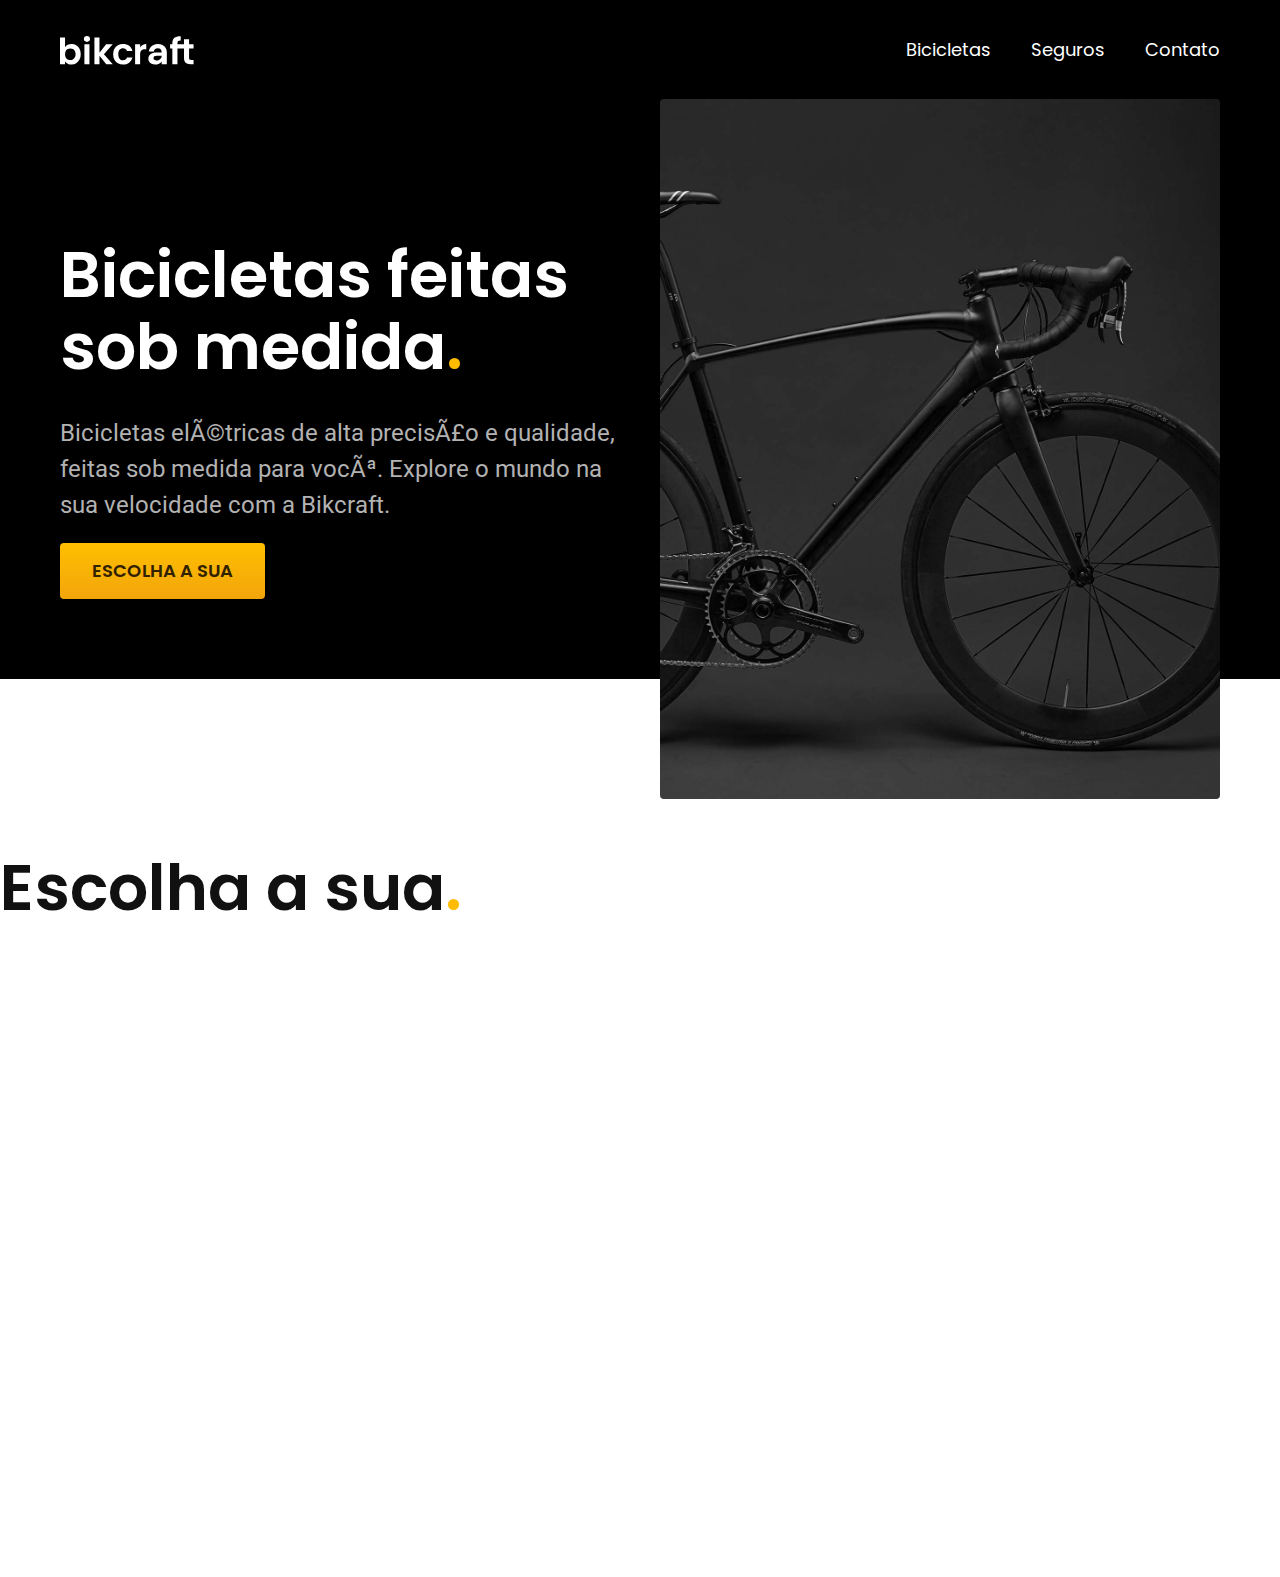
==== index.html @ d2f581af "utilitario" ====
<!DOCTYPE html>

<html lang="pt-br">

<head>
  <meta charset="UFT-8">
  <meta name="viewport" content="width=device-width, initial-scale=1.0">

  <title>Bikcraft - Bicicletas Elétricas</title>
  <meta name="description" content="Bicicletas elétricas de alta precisão e qualidade, feitas sob medida para você. Explore o mundo na sua velocidade com a Bikcraft.">

  <link rel="stylesheet" href="./css/style.css">

  <link rel="preconnect" href="https://fonts.googleapis.com">
  <link rel="preconnect" href="https://fonts.gstatic.com" crossorigin>
  <link href="https://fonts.googleapis.com/css2?family=Poppins:wght@400;600&family=Roboto:wght@400;500&display=swap" rel="stylesheet">
</head>

<body>

  <! ---------------------- HEADER ---------------------->

    <header class="header-bg">

      <div class="header">
        <a href="./"><img src="./img/bikcraft.svg" alt="Logo Bikcraft">
        </a>

        <nav aria aria-label="primaria">
          <ul class="header-menu cor-0">
            <li><a href="./bicicletas.html">Bicicletas</a></li>
            <li><a href="./seguros.html">Seguros</a></li>
            <li><a href="./contato.html">Contato</a></li>
          </ul>
        </nav>

      </div>

    </header>

    <! ---------------------- MAIN ---------------------->

      <main class="introducao-bg">
        <div class="introducao">
          <div class="introducao-conteudo">
            <h1 class="texto-grande cor-0">Bicicletas feitas sob medida<span class="cor-p1">.</span></h1>
            <p class="texto-medio cor-5">Bicicletas elétricas de alta precisão e qualidade, feitas sob medida para você. Explore o mundo na sua velocidade com a Bikcraft.</p>
            <a class="botao" href="./bicicletas.html">Escolha a sua</a>
          </div>

          <div>
            <img src="./img/fotos/introducao.jpg" alt="Bicicleta elétrica preta">
          </div>

        </div>
      </main>

      <h2 class="texto-grande">Escolha a sua<span class="cor-p1">.</span></h2>

</body>

</html>
---- css/style.css ----
@import "./global/global.css";
@import "./utilidades/tipografia.css";
@import "./utilidades/cores.css";

@import "./global/header.css";

/* ---------------------- UTILIDADES ---------------------- */
@import "./utilidades/componentes.css";

/* ---------------------- HOME ---------------------- */
@import "./home/introducao.css";
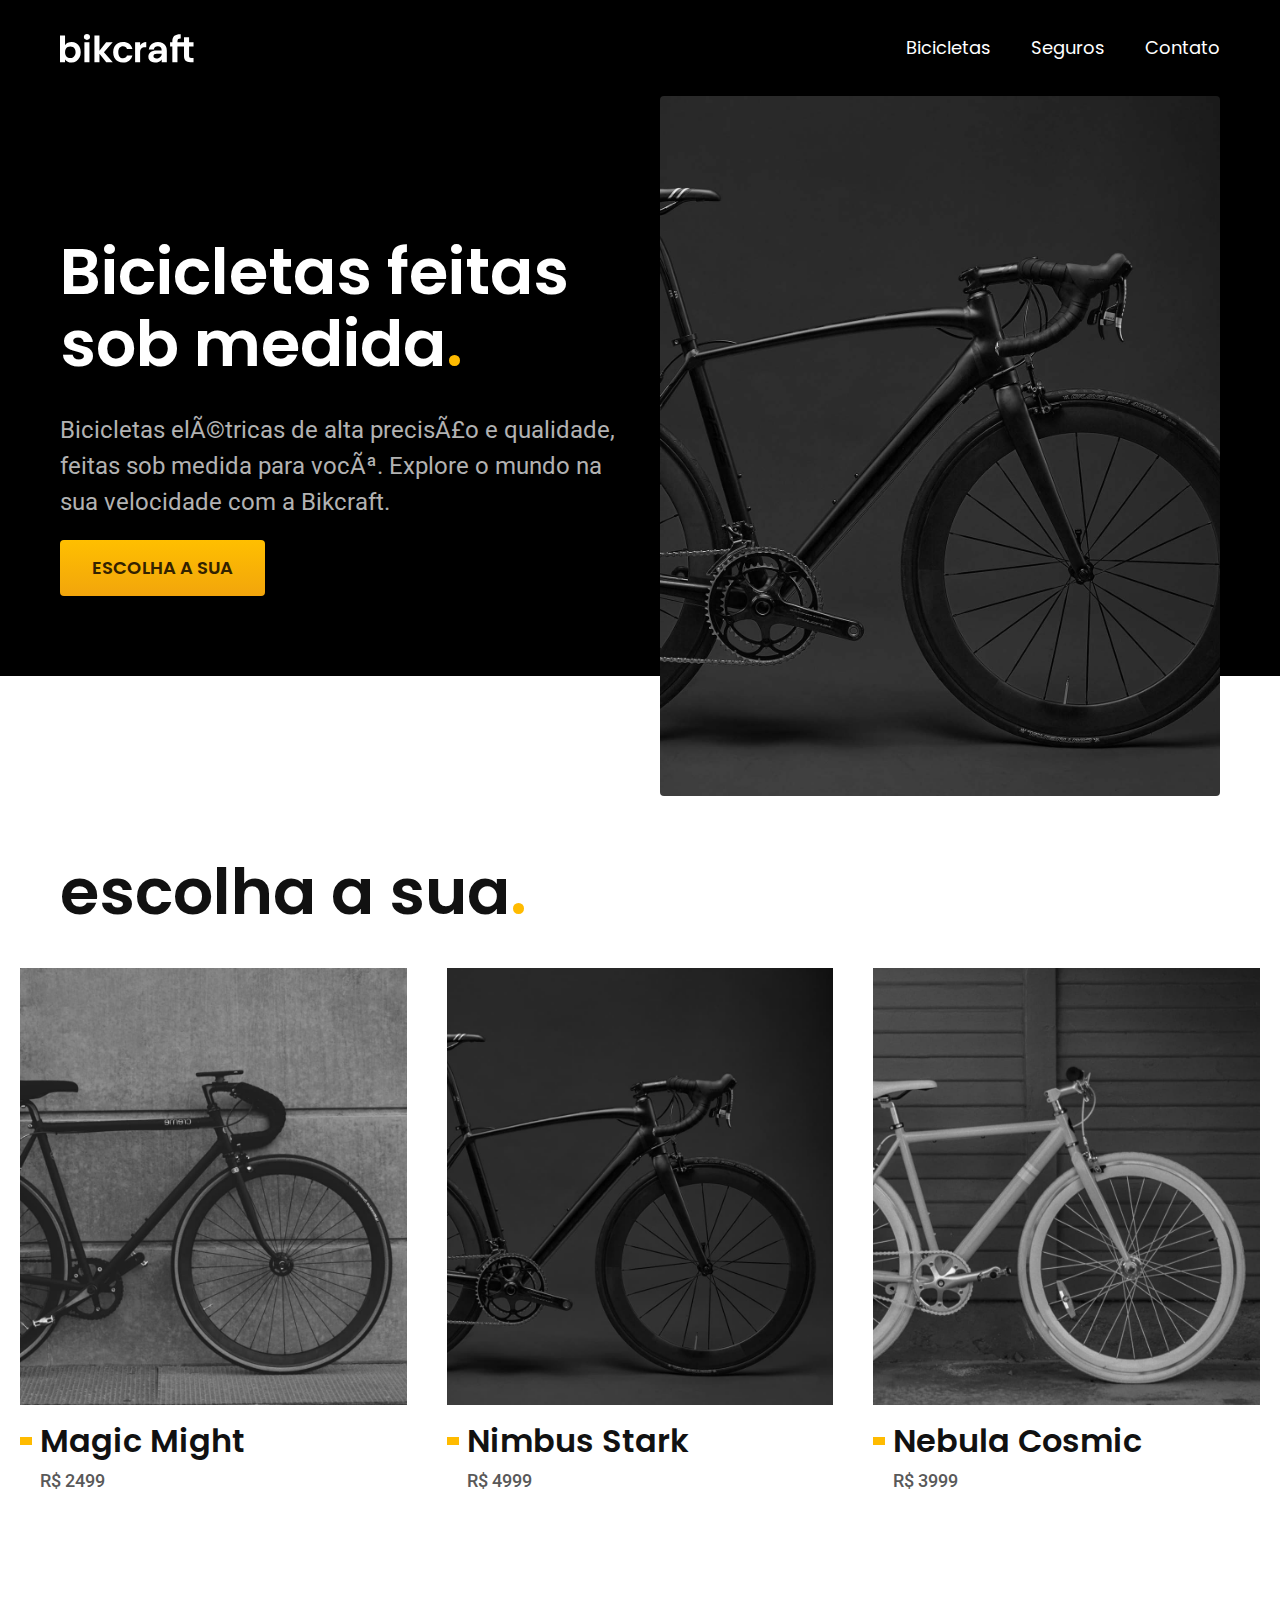
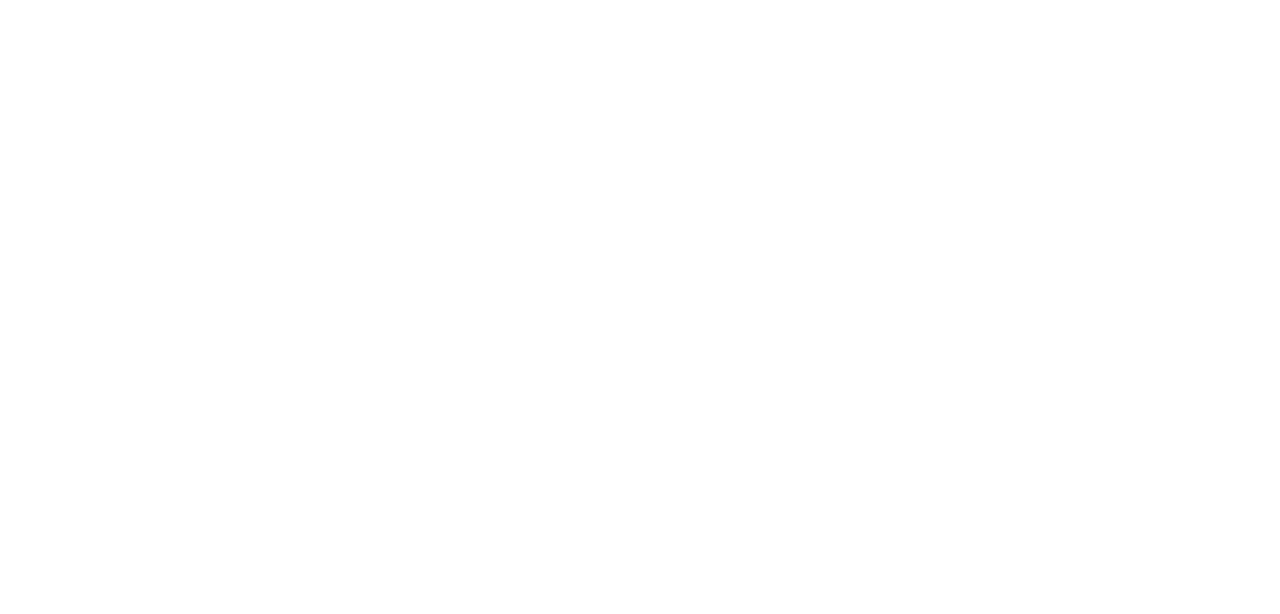
==== commit ae61ee80: "bicicletas-lista" ====
--- a/index.html
+++ b/index.html
@@ -27,7 +27,7 @@
         </a>
 
         <nav aria aria-label="primaria">
-          <ul class="header-menu cor-0">
+          <ul class="header-menu font-1-m cor-0">
             <li><a href="./bicicletas.html">Bicicletas</a></li>
             <li><a href="./seguros.html">Seguros</a></li>
             <li><a href="./contato.html">Contato</a></li>
@@ -43,8 +43,8 @@
       <main class="introducao-bg">
         <div class="introducao">
           <div class="introducao-conteudo">
-            <h1 class="texto-grande cor-0">Bicicletas feitas sob medida<span class="cor-p1">.</span></h1>
-            <p class="texto-medio cor-5">Bicicletas elétricas de alta precisão e qualidade, feitas sob medida para você. Explore o mundo na sua velocidade com a Bikcraft.</p>
+            <h1 class="font-1-xxl cor-0">Bicicletas feitas sob medida<span class="cor-p1">.</span></h1>
+            <p class="font-2-l cor-5">Bicicletas elétricas de alta precisão e qualidade, feitas sob medida para você. Explore o mundo na sua velocidade com a Bikcraft.</p>
             <a class="botao" href="./bicicletas.html">Escolha a sua</a>
           </div>
 
@@ -55,7 +55,35 @@
         </div>
       </main>
 
-      <h2 class="texto-grande">Escolha a sua<span class="cor-p1">.</span></h2>
+      <! ---------------------- ARTICLE ---------------------->
+
+        <article class="bicicletas-lista">
+          <h2 class="font-1-xxl">escolha a sua<span class="cor-p1">.</span></h2>
+
+          <ul>
+            <li>
+              <a href="./bicicletas/magic.html">
+                <img src="./img/bicicletas/magic-home.jpg" alt="Bicicleta preta">
+                <h3 class="font-1-xl">Magic Might</h3>
+                <span class="font-2-m cor-8">R$ 2499</span>
+              </a>
+            </li>
+            <li>
+              <a href="./bicicletas/nimbus.html">
+                <img src="./img/bicicletas//nimbus-home.jpg" alt="Bicicleta preta">
+                <h3 class="font-1-xl">Nimbus Stark</h3>
+                <span class="font-2-m cor-8">R$ 4999</span>
+              </a>
+            </li>
+            <li>
+              <a href="./bicicletas/nebula.html">
+                <img src="./img/bicicletas/nebula-home.jpg" alt="Bicicleta preta">
+                <h3 class="font-1-xl">Nebula Cosmic</h3>
+                <span class="font-2-m cor-8">R$ 3999</span>
+              </a>
+            </li>
+          </ul>
+        </article>
 
 </body>
 
--- a/css/style.css
+++ b/css/style.css
@@ -9,3 +9,6 @@
 
 /* ---------------------- HOME ---------------------- */
 @import "./home/introducao.css";
+
+/* ---------------------- BICICLETAS ---------------------- */
+@import "./bicicletas/bicicletas-lista.css";
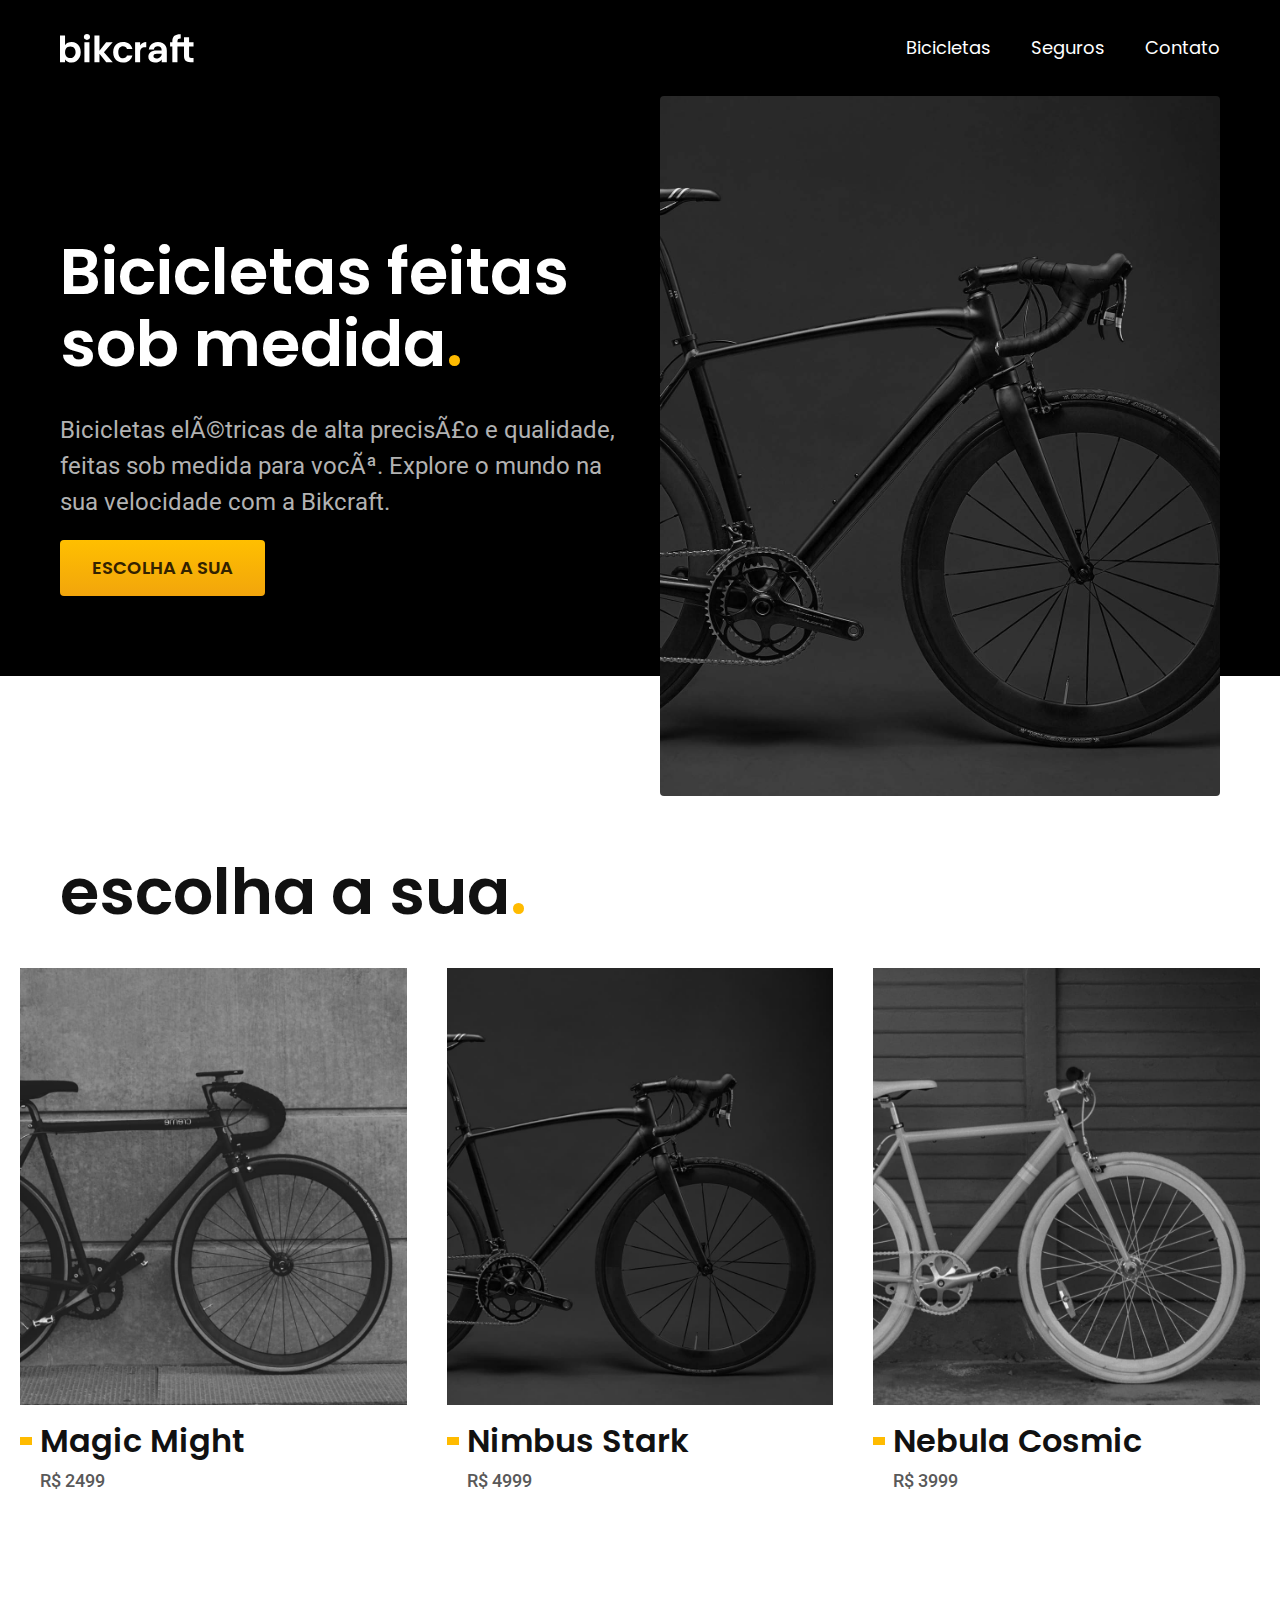
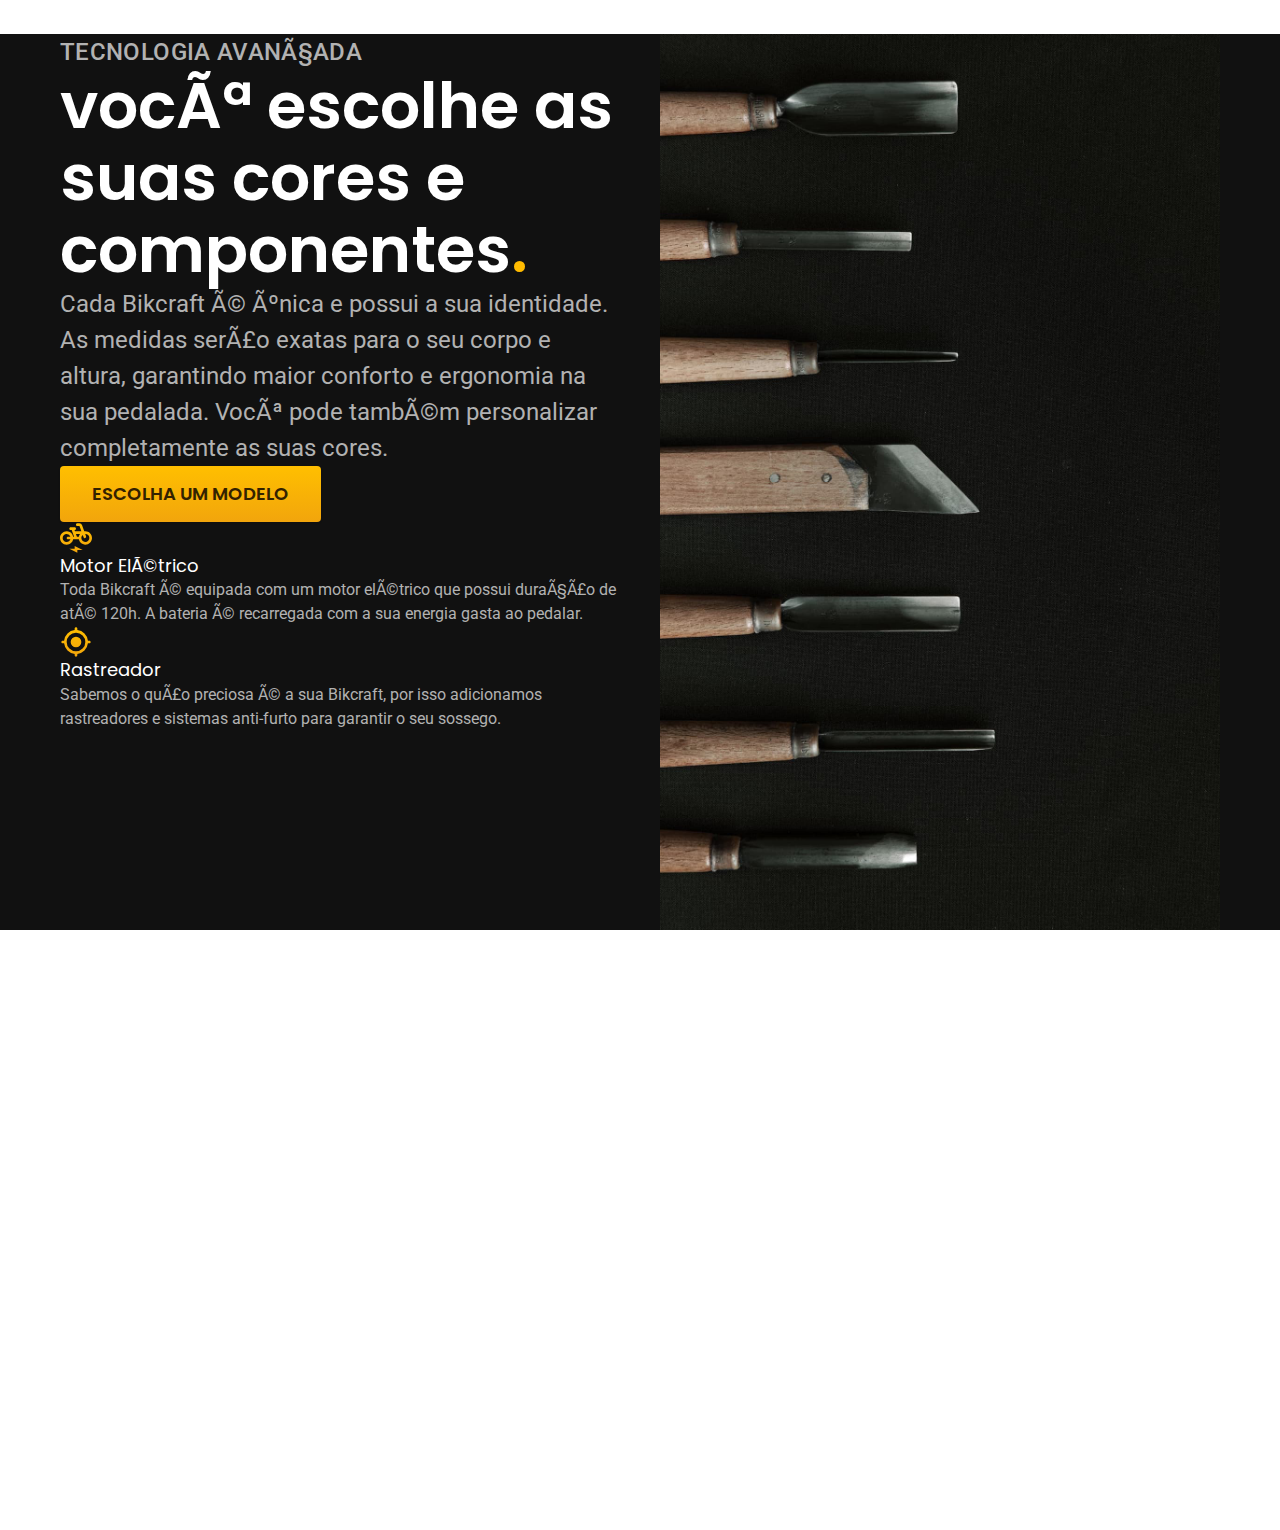
==== commit 577bb16f: "tecnologia-1" ====
--- a/index.html
+++ b/index.html
@@ -22,9 +22,9 @@
 
     <header class="header-bg">
 
-      <div class="header">
-        <a href="./"><img src="./img/bikcraft.svg" alt="Logo Bikcraft">
-        </a>
+      <div class="header container">
+
+        <a href="./"><img src="./img/bikcraft.svg" alt="Logo Bikcraft"></a>
 
         <nav aria aria-label="primaria">
           <ul class="header-menu font-1-m cor-0">
@@ -41,7 +41,8 @@
     <! ---------------------- MAIN ---------------------->
 
       <main class="introducao-bg">
-        <div class="introducao">
+        <div class="introducao container">
+
           <div class="introducao-conteudo">
             <h1 class="font-1-xxl cor-0">Bicicletas feitas sob medida<span class="cor-p1">.</span></h1>
             <p class="font-2-l cor-5">Bicicletas elétricas de alta precisão e qualidade, feitas sob medida para você. Explore o mundo na sua velocidade com a Bikcraft.</p>
@@ -55,10 +56,10 @@
         </div>
       </main>
 
-      <! ---------------------- ARTICLE ---------------------->
+      <! ---------------------- ARTICLE 1 ---------------------->
 
         <article class="bicicletas-lista">
-          <h2 class="font-1-xxl">escolha a sua<span class="cor-p1">.</span></h2>
+          <h2 class="container font-1-xxl">escolha a sua<span class="cor-p1">.</span></h2>
 
           <ul>
             <li>
@@ -68,6 +69,7 @@
                 <span class="font-2-m cor-8">R$ 2499</span>
               </a>
             </li>
+
             <li>
               <a href="./bicicletas/nimbus.html">
                 <img src="./img/bicicletas//nimbus-home.jpg" alt="Bicicleta preta">
@@ -75,6 +77,7 @@
                 <span class="font-2-m cor-8">R$ 4999</span>
               </a>
             </li>
+
             <li>
               <a href="./bicicletas/nebula.html">
                 <img src="./img/bicicletas/nebula-home.jpg" alt="Bicicleta preta">
@@ -82,8 +85,43 @@
                 <span class="font-2-m cor-8">R$ 3999</span>
               </a>
             </li>
+
           </ul>
         </article>
+
+        <! ---------------------- ARTICLE 2 ---------------------->
+
+          <article class="tecnologia-bg">
+
+            <div class="tecnologia container">
+              <div class="tecnologia-conteudo">
+
+                <span class="font-2-l-b cor-5">Tecnologia Avançada</span>
+                <h2 class="font-1-xxl cor-0">você escolhe as suas cores e componentes<span class="cor-p1">.</span></h2>
+                <p class="font-2-l cor-5">Cada Bikcraft é única e possui a sua identidade. As medidas serão exatas para o seu corpo e altura, garantindo maior conforto e ergonomia na sua pedalada. Você pode também personalizar completamente as suas cores.</p>
+                <a class="botao link" href="./bicicletas.html">Escolha um modelo</a>
+
+
+                <div>
+                  <img src="./img/icones/eletrica.svg" alt="">
+                  <h3 class="font-1-m cor-0">Motor Elétrico</h3>
+                  <p class="font-2-s cor-5">Toda Bikcraft é equipada com um motor elétrico que possui duração de até 120h. A bateria é recarregada com a sua energia gasta ao pedalar.</p>
+                </div>
+
+                <div>
+                  <img src="./img/icones/rastreador.svg" alt="">
+                  <h3 class="font-1-m cor-0">Rastreador</h3>
+                  <p class="font-2-s cor-5">Sabemos o quão preciosa é a sua Bikcraft, por isso adicionamos rastreadores e sistemas anti-furto para garantir o seu sossego.</p>
+                </div>
+
+              </div>
+
+              <div class="tecnologia-imagem">
+                <img src="./img/fotos/tecnologia.jpg" alt="">
+              </div>
+
+            </div>
+          </article>
 
 </body>
 
--- a/css/style.css
+++ b/css/style.css
@@ -9,6 +9,7 @@
 
 /* ---------------------- HOME ---------------------- */
 @import "./home/introducao.css";
+@import "./home/tecnologia.css";
 
 /* ---------------------- BICICLETAS ---------------------- */
 @import "./bicicletas/bicicletas-lista.css";
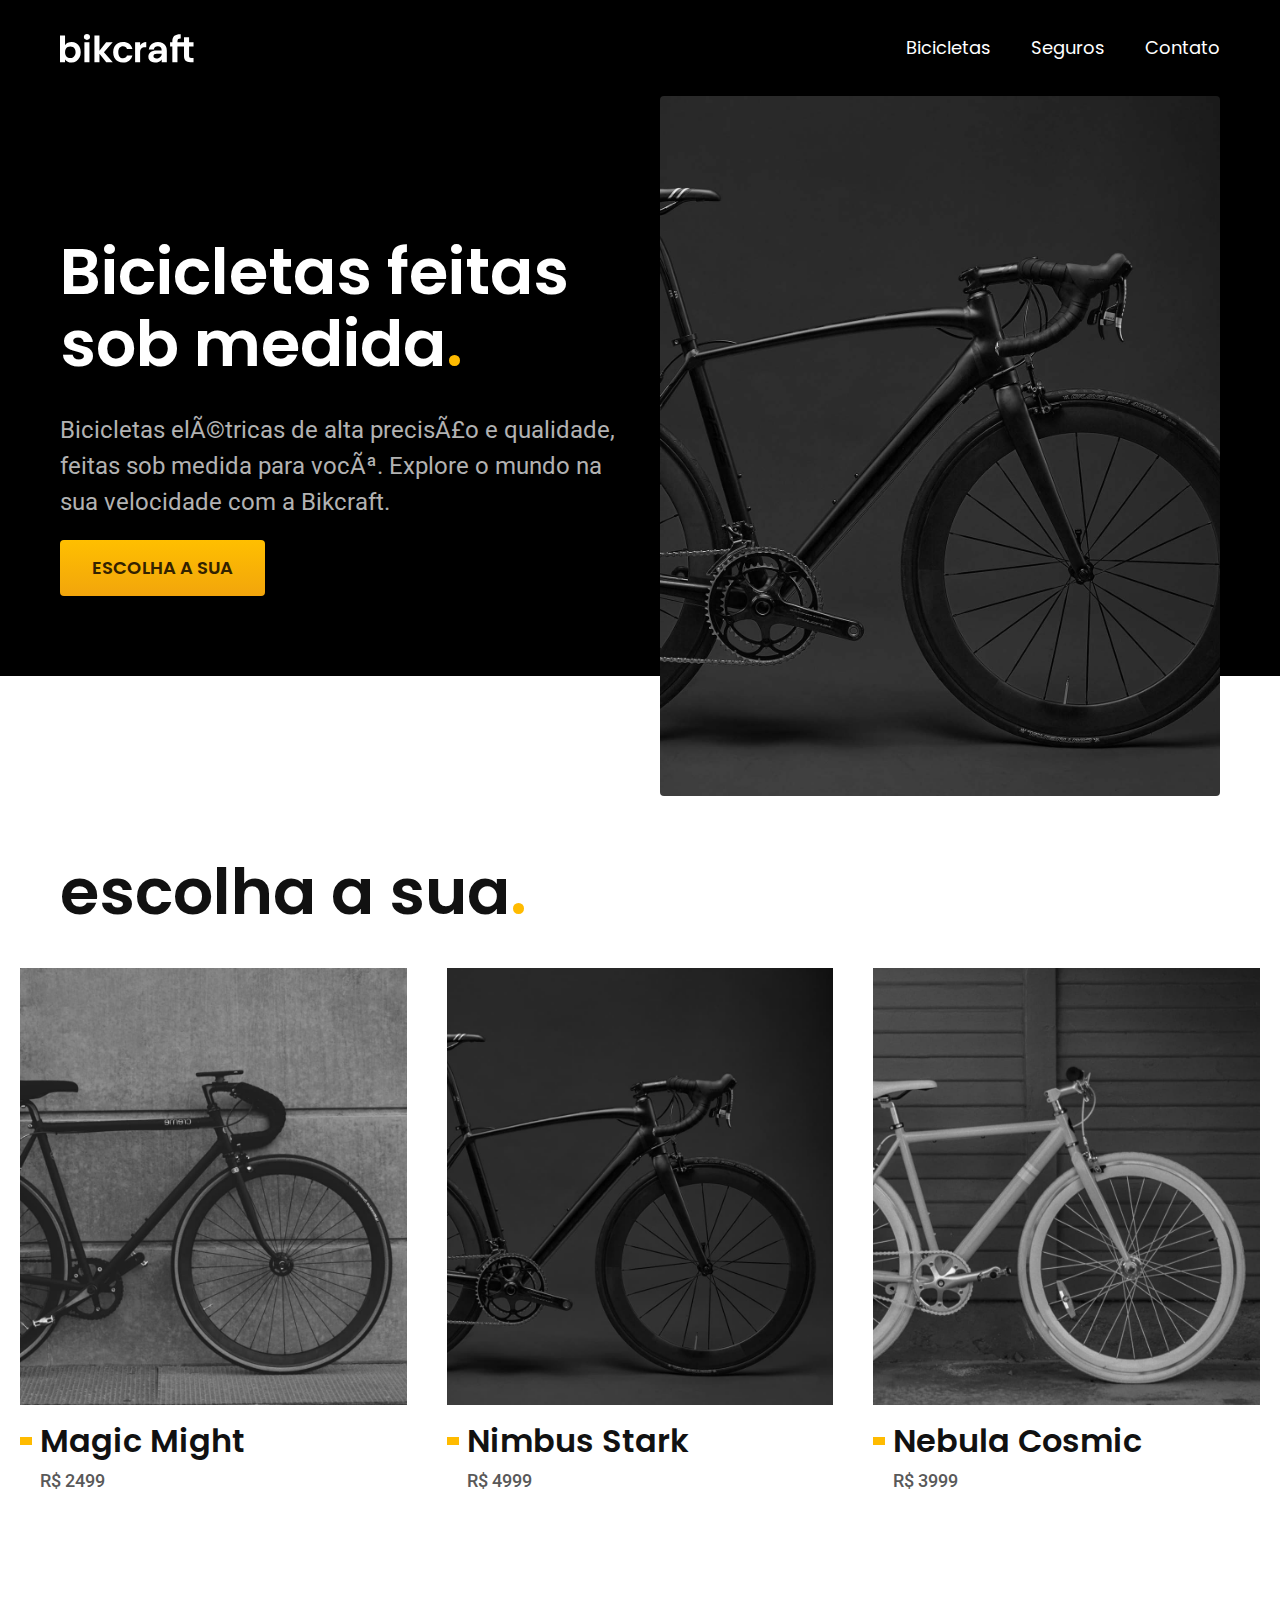
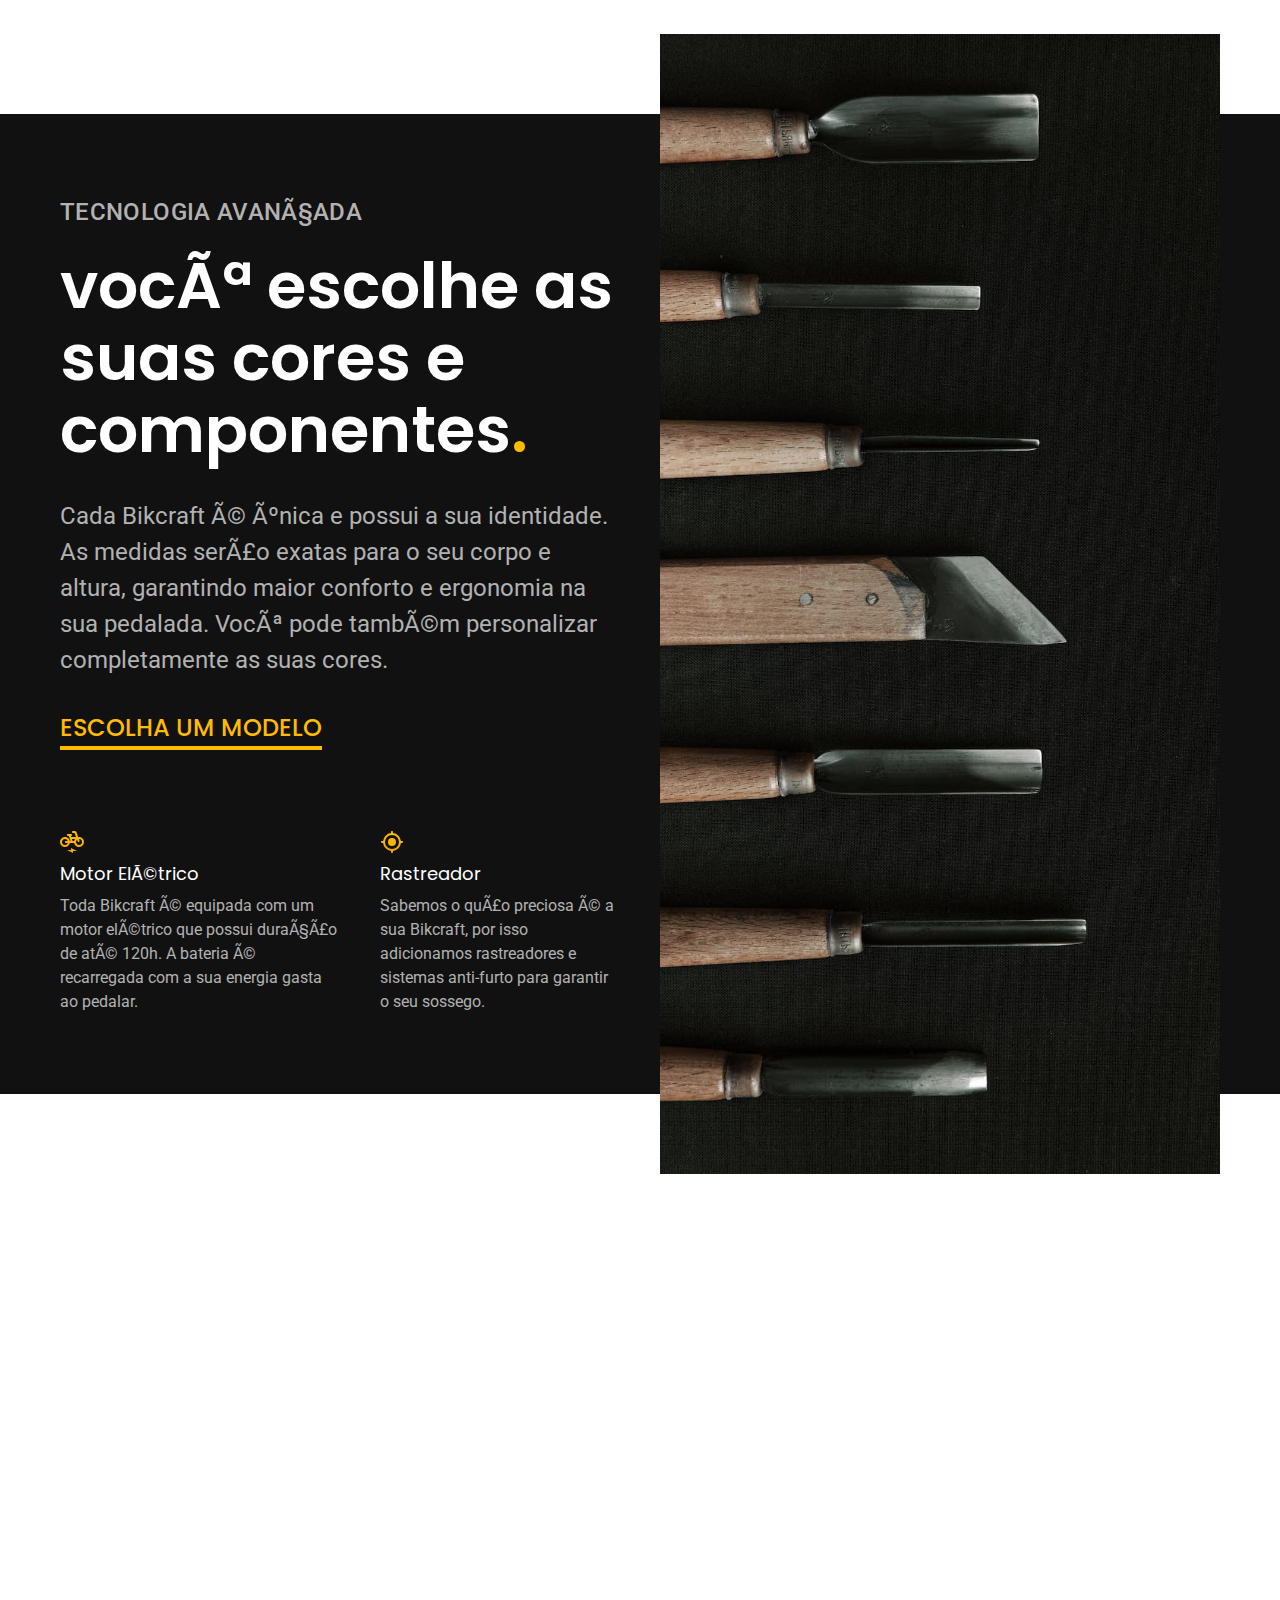
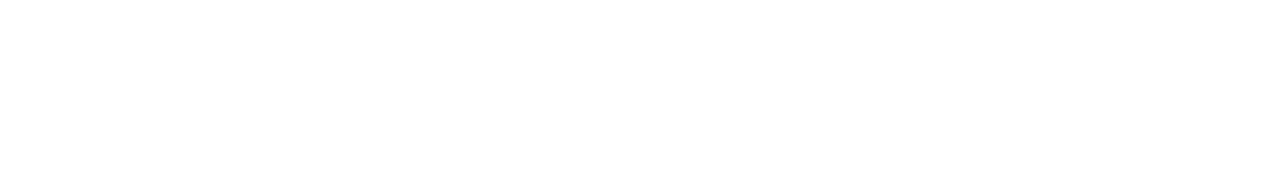
==== commit d32c9c79: "tecnologia-2" ====
--- a/index.html
+++ b/index.html
@@ -99,19 +99,20 @@
                 <span class="font-2-l-b cor-5">Tecnologia Avançada</span>
                 <h2 class="font-1-xxl cor-0">você escolhe as suas cores e componentes<span class="cor-p1">.</span></h2>
                 <p class="font-2-l cor-5">Cada Bikcraft é única e possui a sua identidade. As medidas serão exatas para o seu corpo e altura, garantindo maior conforto e ergonomia na sua pedalada. Você pode também personalizar completamente as suas cores.</p>
-                <a class="botao link" href="./bicicletas.html">Escolha um modelo</a>
+                <a class="link" href="./bicicletas.html">Escolha um modelo</a>
 
+                <div class="tecnologia-vantagens">
+                  <div>
+                    <img src="./img/icones/eletrica.svg" alt="">
+                    <h3 class="font-1-m cor-0">Motor Elétrico</h3>
+                    <p class="font-2-s cor-5">Toda Bikcraft é equipada com um motor elétrico que possui duração de até 120h. A bateria é recarregada com a sua energia gasta ao pedalar.</p>
+                  </div>
 
-                <div>
-                  <img src="./img/icones/eletrica.svg" alt="">
-                  <h3 class="font-1-m cor-0">Motor Elétrico</h3>
-                  <p class="font-2-s cor-5">Toda Bikcraft é equipada com um motor elétrico que possui duração de até 120h. A bateria é recarregada com a sua energia gasta ao pedalar.</p>
-                </div>
-
-                <div>
-                  <img src="./img/icones/rastreador.svg" alt="">
-                  <h3 class="font-1-m cor-0">Rastreador</h3>
-                  <p class="font-2-s cor-5">Sabemos o quão preciosa é a sua Bikcraft, por isso adicionamos rastreadores e sistemas anti-furto para garantir o seu sossego.</p>
+                  <div>
+                    <img src="./img/icones/rastreador.svg" alt="">
+                    <h3 class="font-1-m cor-0">Rastreador</h3>
+                    <p class="font-2-s cor-5">Sabemos o quão preciosa é a sua Bikcraft, por isso adicionamos rastreadores e sistemas anti-furto para garantir o seu sossego.</p>
+                  </div>
                 </div>
 
               </div>
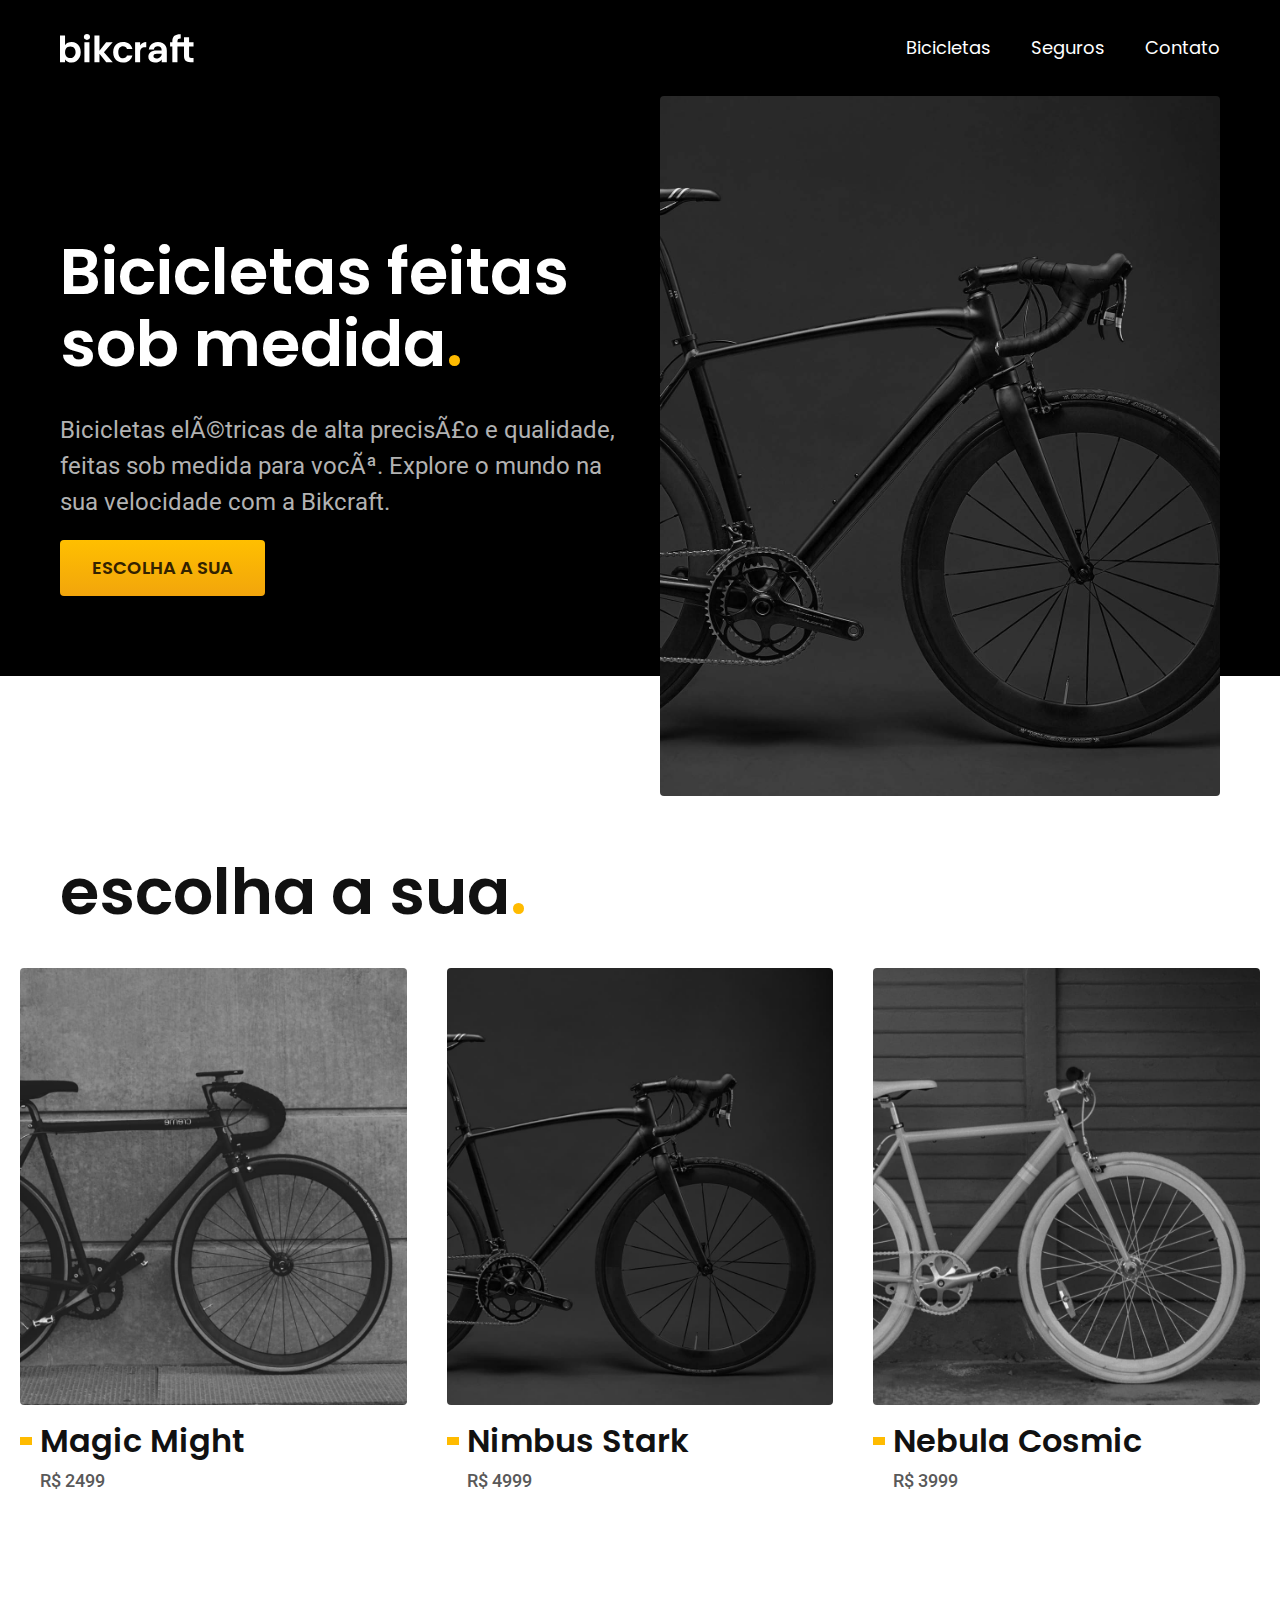
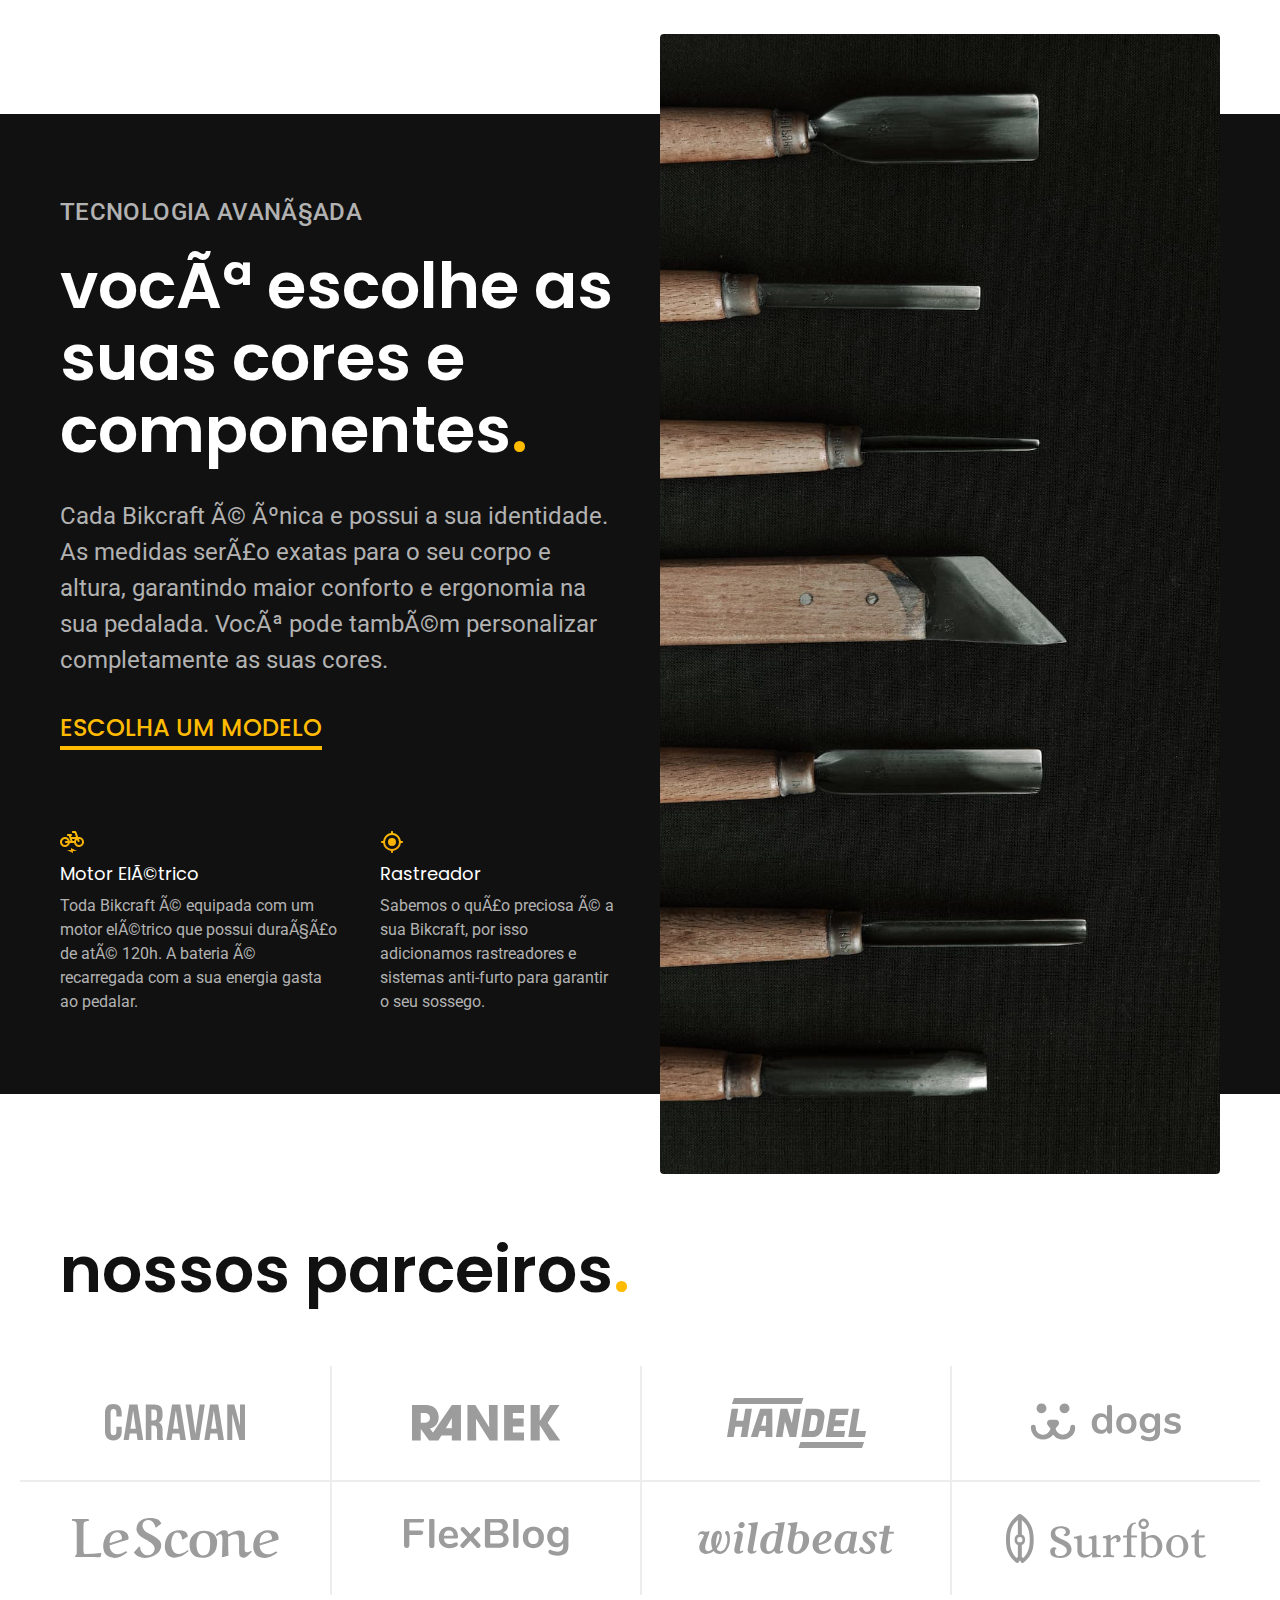
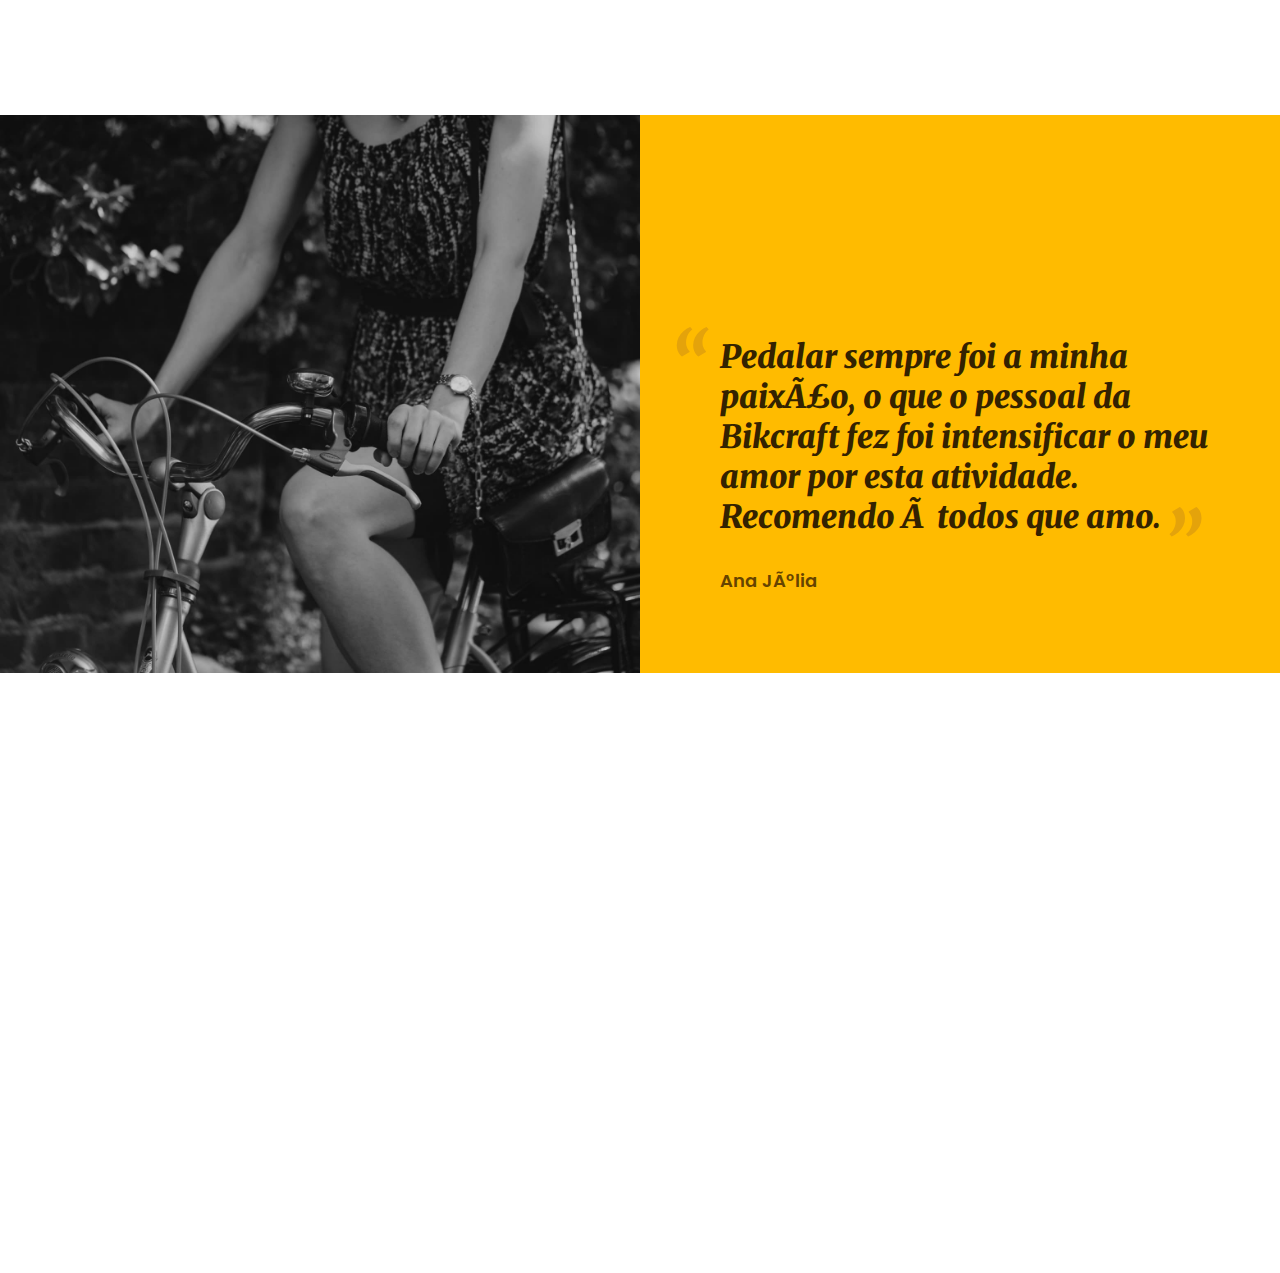
==== commit ba3776fd: "depoimento" ====
--- a/index.html
+++ b/index.html
@@ -3,6 +3,7 @@
 <html lang="pt-br">
 
 <head>
+
   <meta charset="UFT-8">
   <meta name="viewport" content="width=device-width, initial-scale=1.0">
 
@@ -13,7 +14,8 @@
 
   <link rel="preconnect" href="https://fonts.googleapis.com">
   <link rel="preconnect" href="https://fonts.gstatic.com" crossorigin>
-  <link href="https://fonts.googleapis.com/css2?family=Poppins:wght@400;600&family=Roboto:wght@400;500&display=swap" rel="stylesheet">
+  <link href="https://fonts.googleapis.com/css2?family=Merriweather:ital,wght@1,900&family=Poppins:wght@400;600&family=Roboto:wght@400;500&display=swap" rel="stylesheet">
+
 </head>
 
 <body>
@@ -41,6 +43,7 @@
     <! ---------------------- MAIN ---------------------->
 
       <main class="introducao-bg">
+
         <div class="introducao container">
 
           <div class="introducao-conteudo">
@@ -54,11 +57,13 @@
           </div>
 
         </div>
+
       </main>
 
       <! ---------------------- ARTICLE 1 ---------------------->
 
         <article class="bicicletas-lista">
+
           <h2 class="container font-1-xxl">escolha a sua<span class="cor-p1">.</span></h2>
 
           <ul>
@@ -87,6 +92,7 @@
             </li>
 
           </ul>
+
         </article>
 
         <! ---------------------- ARTICLE 2 ---------------------->
@@ -94,9 +100,11 @@
           <article class="tecnologia-bg">
 
             <div class="tecnologia container">
+
               <div class="tecnologia-conteudo">
 
                 <span class="font-2-l-b cor-5">Tecnologia Avançada</span>
+
                 <h2 class="font-1-xxl cor-0">você escolhe as suas cores e componentes<span class="cor-p1">.</span></h2>
                 <p class="font-2-l cor-5">Cada Bikcraft é única e possui a sua identidade. As medidas serão exatas para o seu corpo e altura, garantindo maior conforto e ergonomia na sua pedalada. Você pode também personalizar completamente as suas cores.</p>
                 <a class="link" href="./bicicletas.html">Escolha um modelo</a>
@@ -124,6 +132,42 @@
             </div>
           </article>
 
+          <! ---------------------- SECTION 1 ---------------------->
+
+            <section class="parceiros" aria-label="Nossos Parceiros">
+
+              <h2 class="container font-1-xxl">nossos parceiros<span class="cor-p1">.</span></h2>
+
+              <ul>
+                <li><img src="./img/parceiros/caravan.svg" alt="caravan"></li>
+                <li><img src="./img/parceiros/ranek.svg" alt="ranek"></li>
+                <li><img src="./img/parceiros/handel.svg" alt="handel"></li>
+                <li><img src="./img/parceiros/dogs.svg" alt="dogs"></li>
+                <li><img src="./img/parceiros/lescone.svg" alt="lescone"></li>
+                <li><img src="./img/parceiros/flexblog.svg" alt="flexblog"></li>
+                <li><img src="./img/parceiros/wildbeast.svg" alt="wildbeast"></li>
+                <li><img src="./img/parceiros/surfbot.svg" alt="surfbot"></li>
+              </ul>
+
+            </section>
+
+            <! ---------------------- SECTION 2 ---------------------->
+
+              <section class="depoimento" aria-label="Depoimento">
+
+                <div>
+                  <img src="./img/fotos/depoimento.jpg" alt="Pessoa pedalando uma bicicleta Bikcraft">
+                </div>
+
+                <div class="depoimento-conteudo">
+                  <blockquote class="font-1-xl cor-p5">
+                    <p>Pedalar sempre foi a minha paixão, o que o pessoal da Bikcraft fez foi intensificar o meu amor por esta atividade. Recomendo à todos que amo.</p>
+                  </blockquote>
+                  <span class="font-1-m-b cor-p4">Ana Júlia</span>
+                </div>
+
+              </section>
+
 </body>
 
 </html>--- a/css/style.css
+++ b/css/style.css
@@ -10,6 +10,8 @@
 /* ---------------------- HOME ---------------------- */
 @import "./home/introducao.css";
 @import "./home/tecnologia.css";
+@import "./home/parceiros.css";
+@import "./home/depoimento.css";
 
 /* ---------------------- BICICLETAS ---------------------- */
 @import "./bicicletas/bicicletas-lista.css";
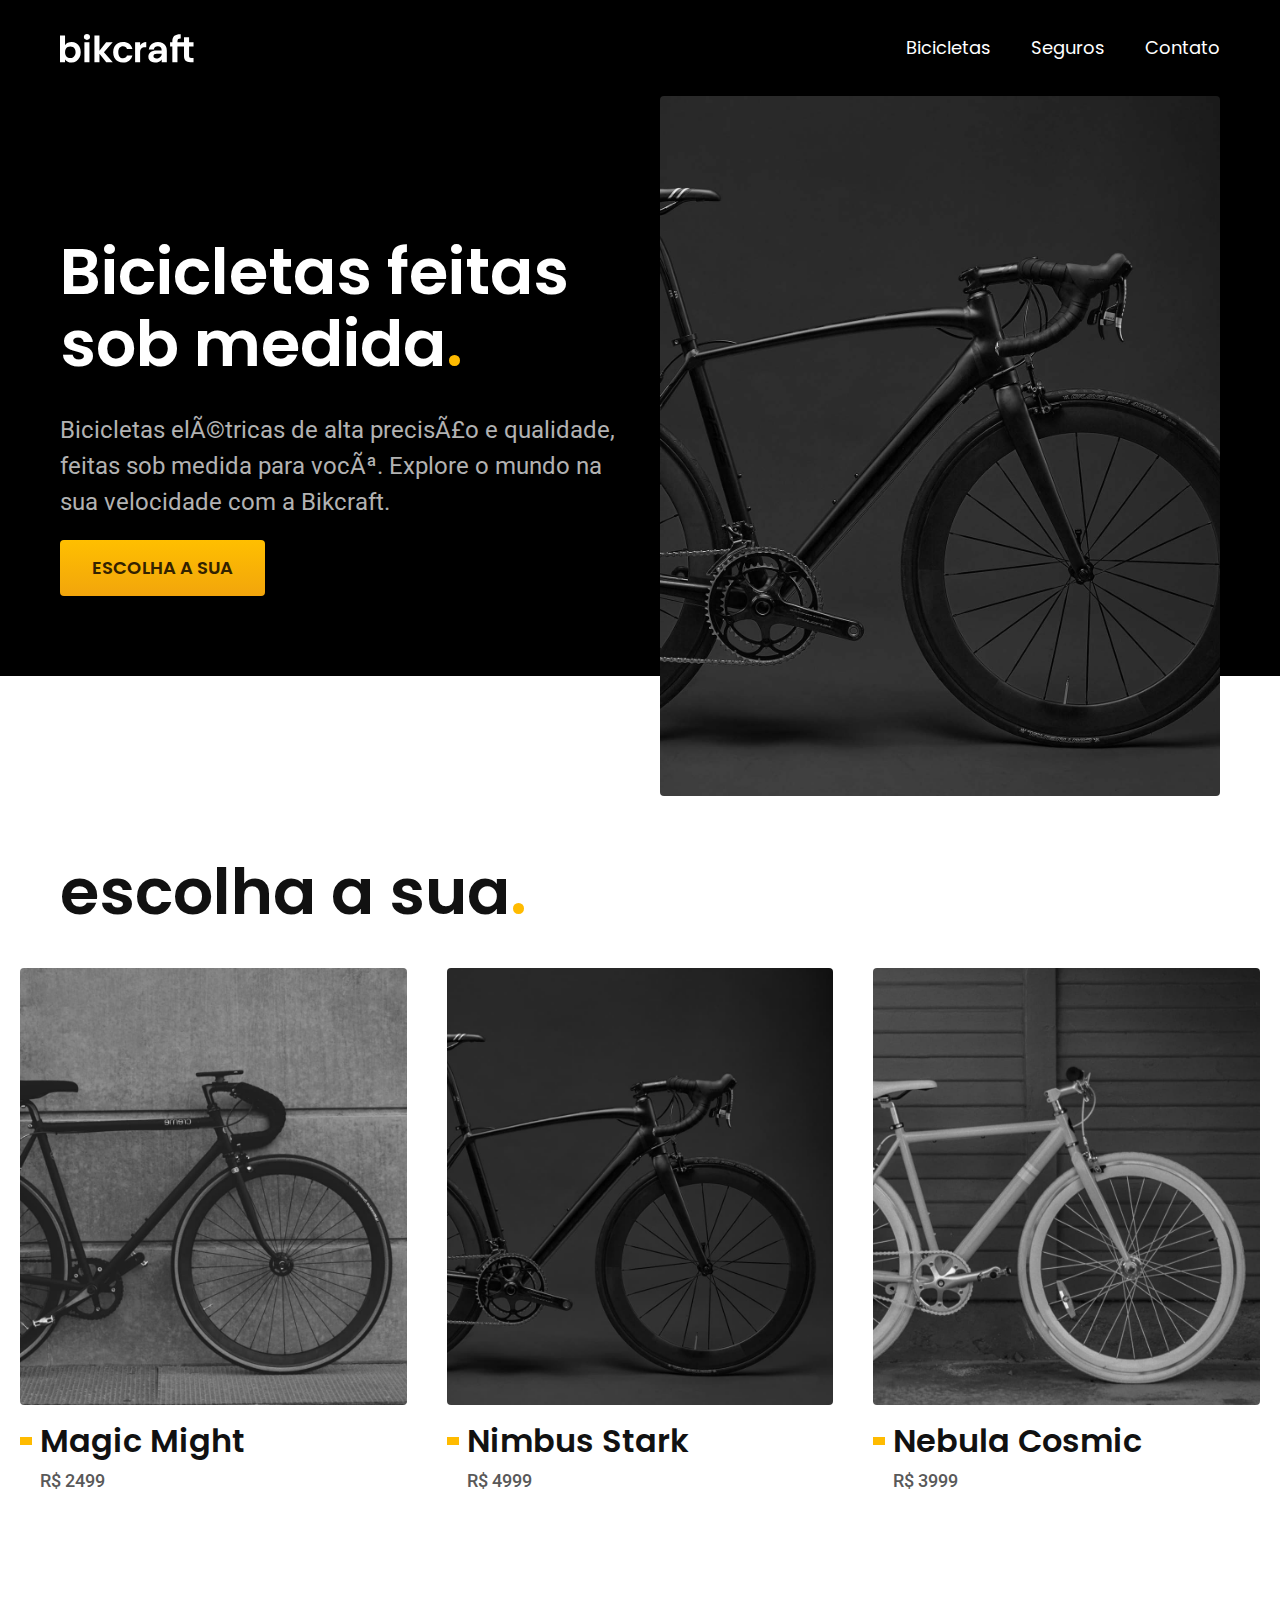
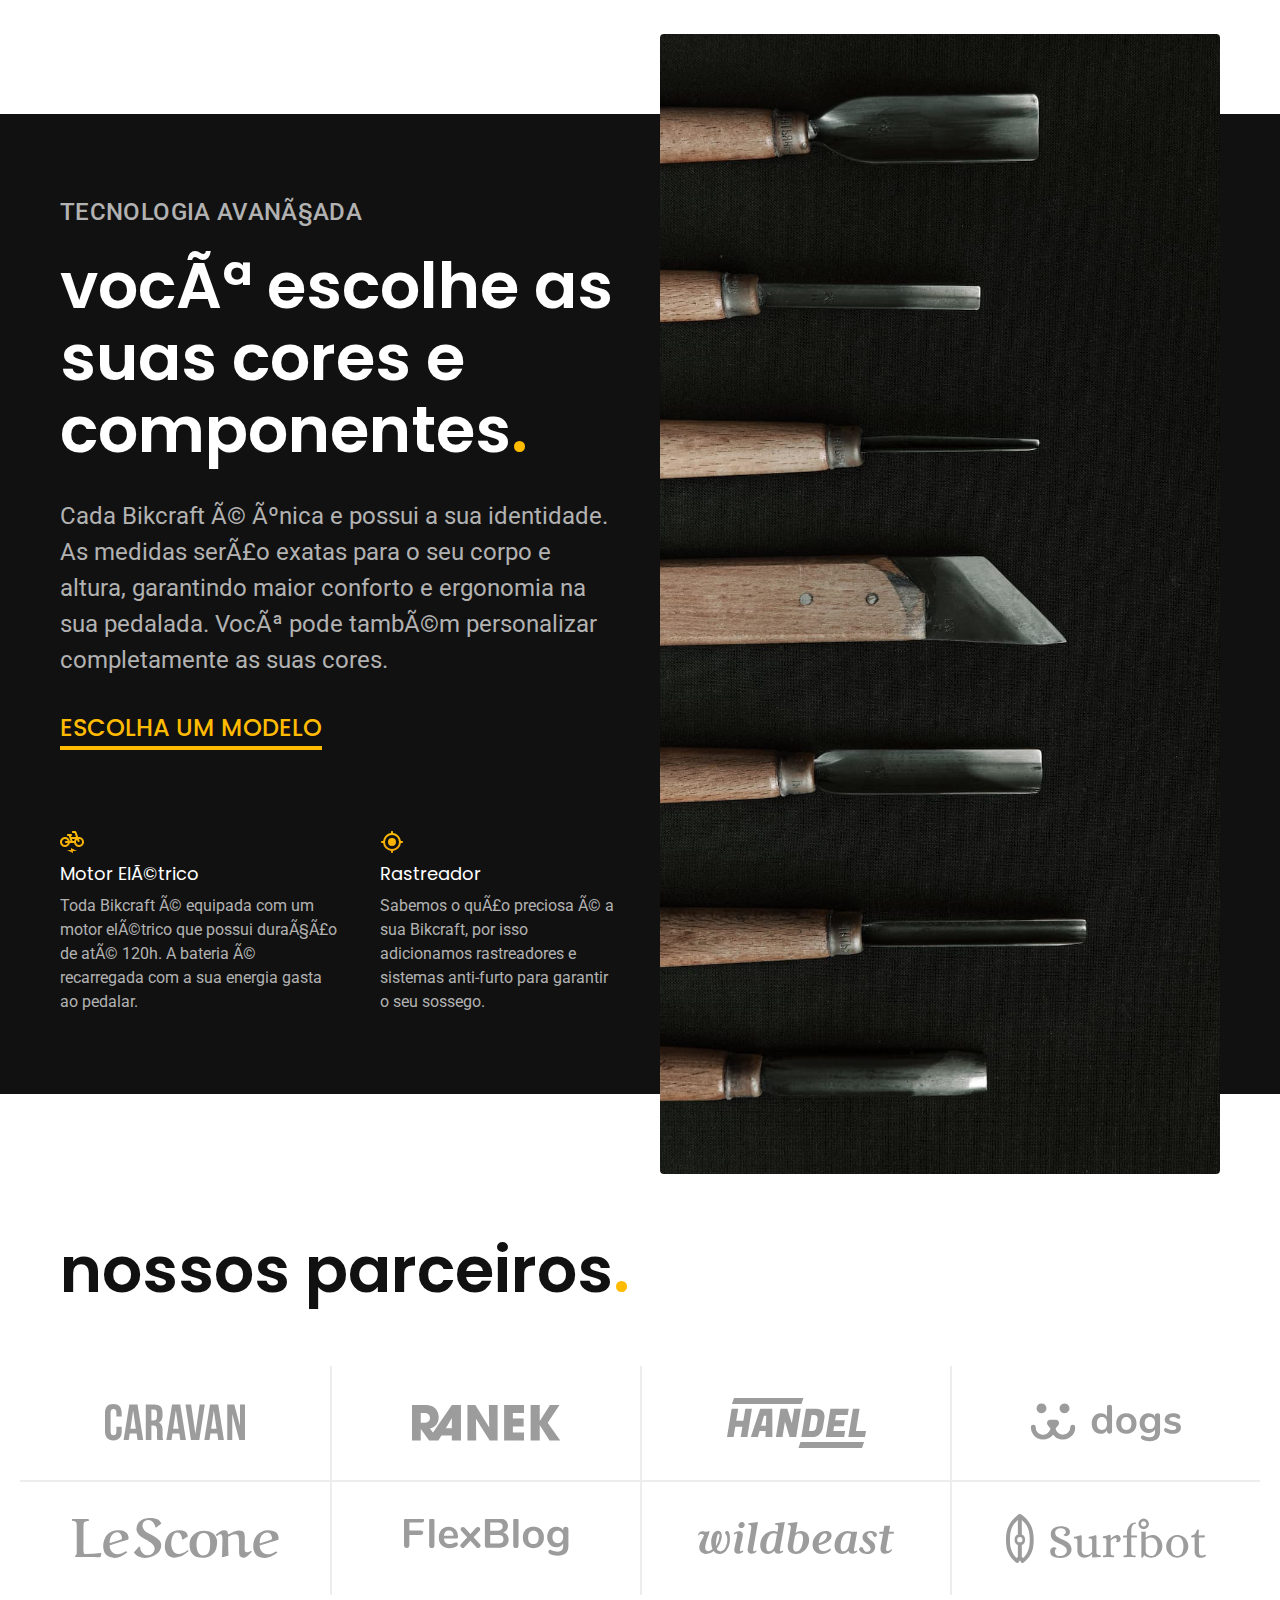
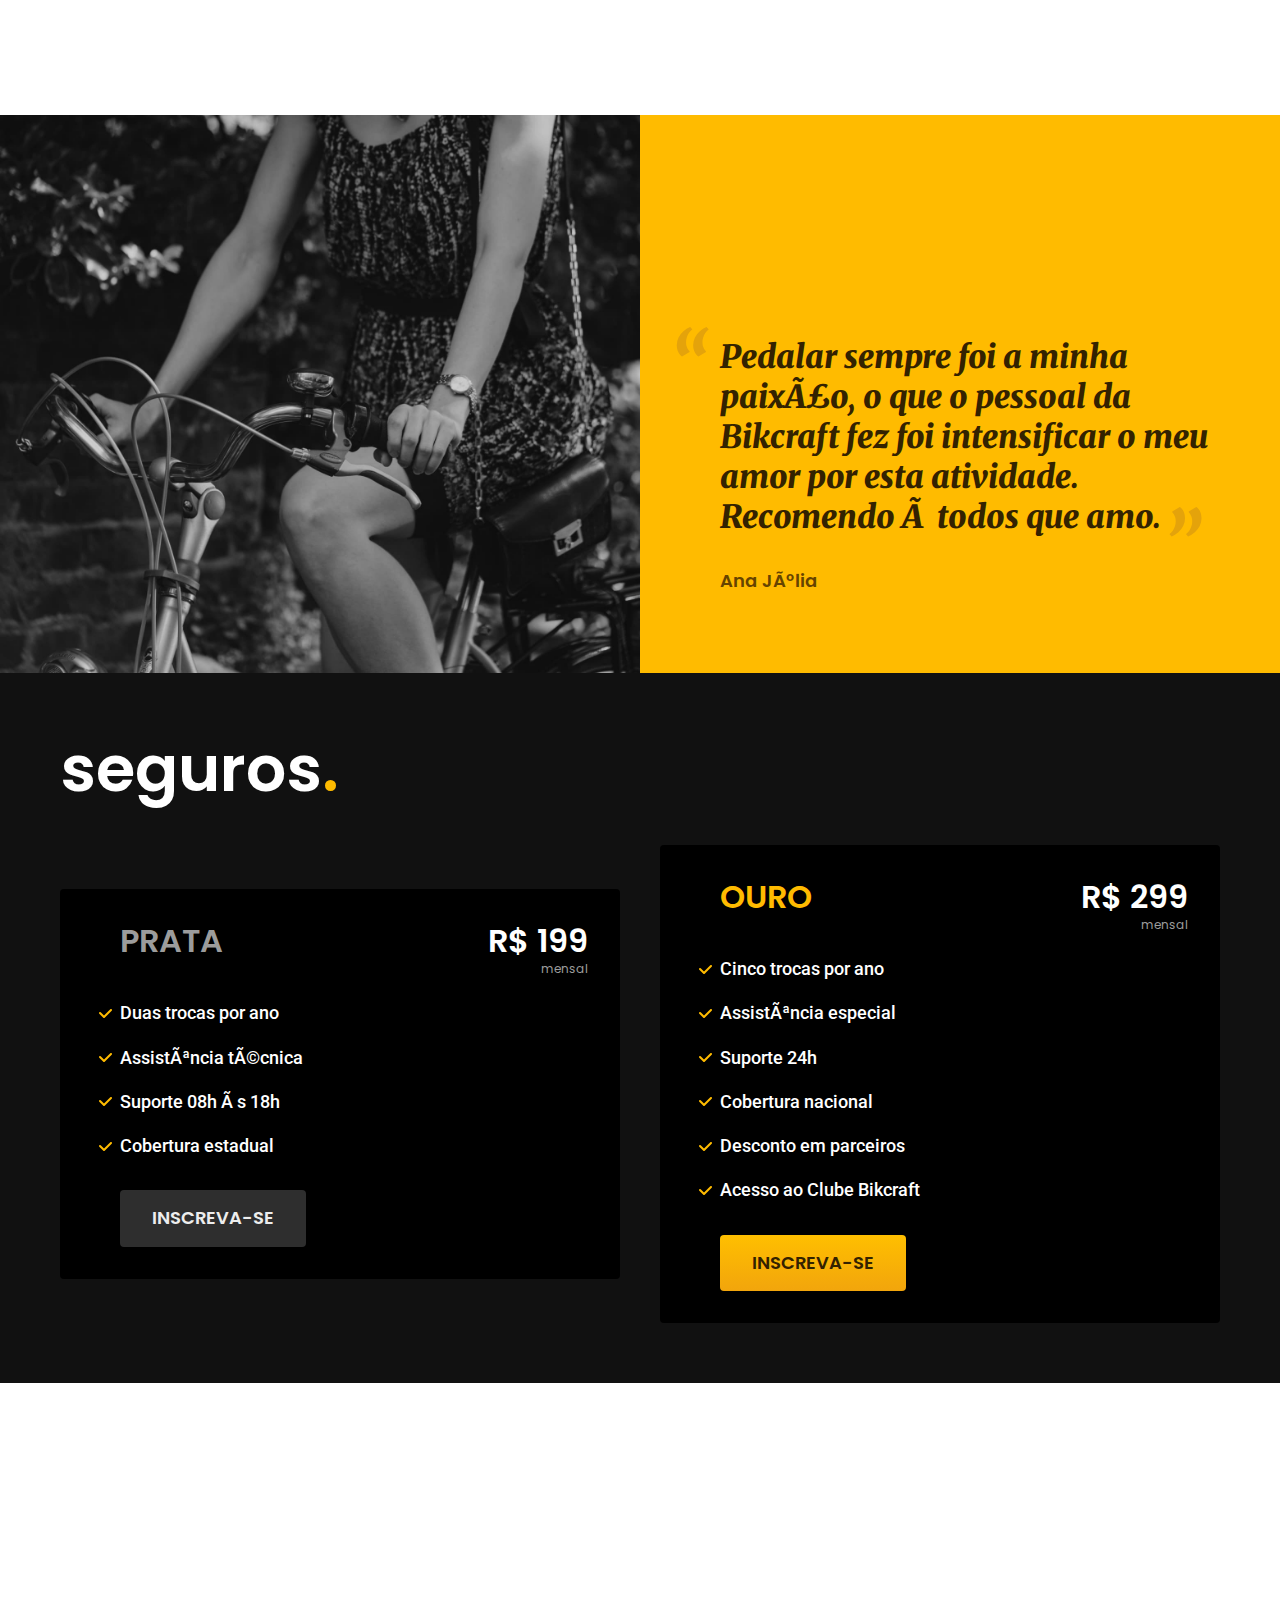
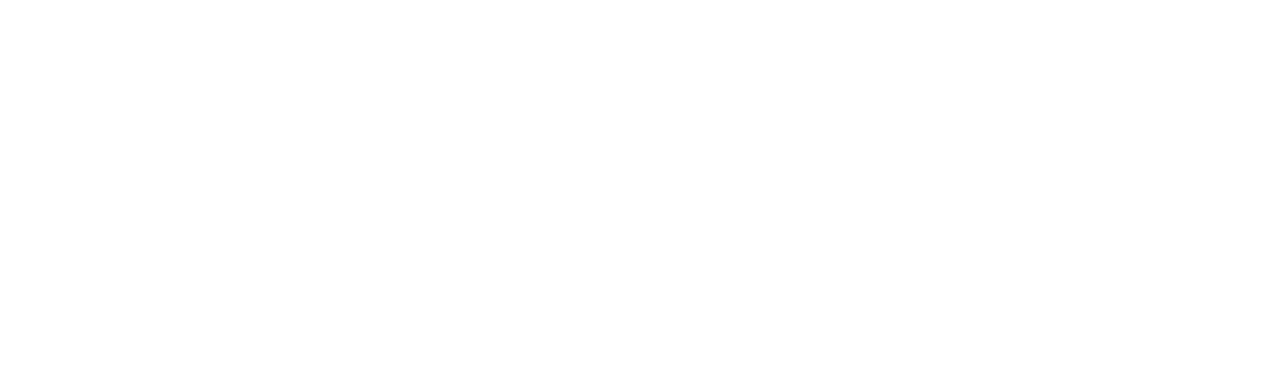
==== commit c2eddba9: "seguros" ====
--- a/index.html
+++ b/index.html
@@ -168,6 +168,44 @@
 
               </section>
 
+              <! ---------------------- ARTICLE 3 ---------------------->
+
+                <article class="seguros-bg">
+
+                  <div class="seguros container">
+
+                    <h2 class="font-1-xxl cor-0">seguros<span class="cor-p1">.</span></h2>
+
+                    <div class="seguros-item">
+                      <h3 class="font-1-xl cor-6">PRATA</h3>
+                      <span class="font-1-xl cor-0">R$ 199 <span class="font-1-xs cor-6">mensal</span></span>
+                      <ul class="font-2-m cor-0">
+                        <li>Duas trocas por ano</li>
+                        <li>Assistência técnica</li>
+                        <li>Suporte 08h às 18h</li>
+                        <li>Cobertura estadual</li>
+                      </ul>
+                      <a class="botao secundario" href="./orcamento.html">Inscreva-se</a>
+                    </div>
+
+                    <div class="seguros-item">
+                      <h3 class="font-1-xl cor-p1">OURO</h3>
+                      <span class="font-1-xl cor-0">R$ 299 <span class="font-1-xs cor-6">mensal</span></span>
+                      <ul class="font-2-m cor-0">
+                        <li>Cinco trocas por ano</li>
+                        <li>Assistência especial</li>
+                        <li>Suporte 24h</li>
+                        <li>Cobertura nacional</li>
+                        <li>Desconto em parceiros</li>
+                        <li>Acesso ao Clube Bikcraft</li>
+                      </ul>
+                      <a class="botao" href="./orcamento.html">Inscreva-se</a>
+                    </div>
+
+                  </div>
+
+                </article>
+
 </body>
 
 </html>--- a/css/style.css
+++ b/css/style.css
@@ -15,3 +15,6 @@
 
 /* ---------------------- BICICLETAS ---------------------- */
 @import "./bicicletas/bicicletas-lista.css";
+
+/* ---------------------- SEGUROS ---------------------- */
+@import "./seguros/seguros.css";
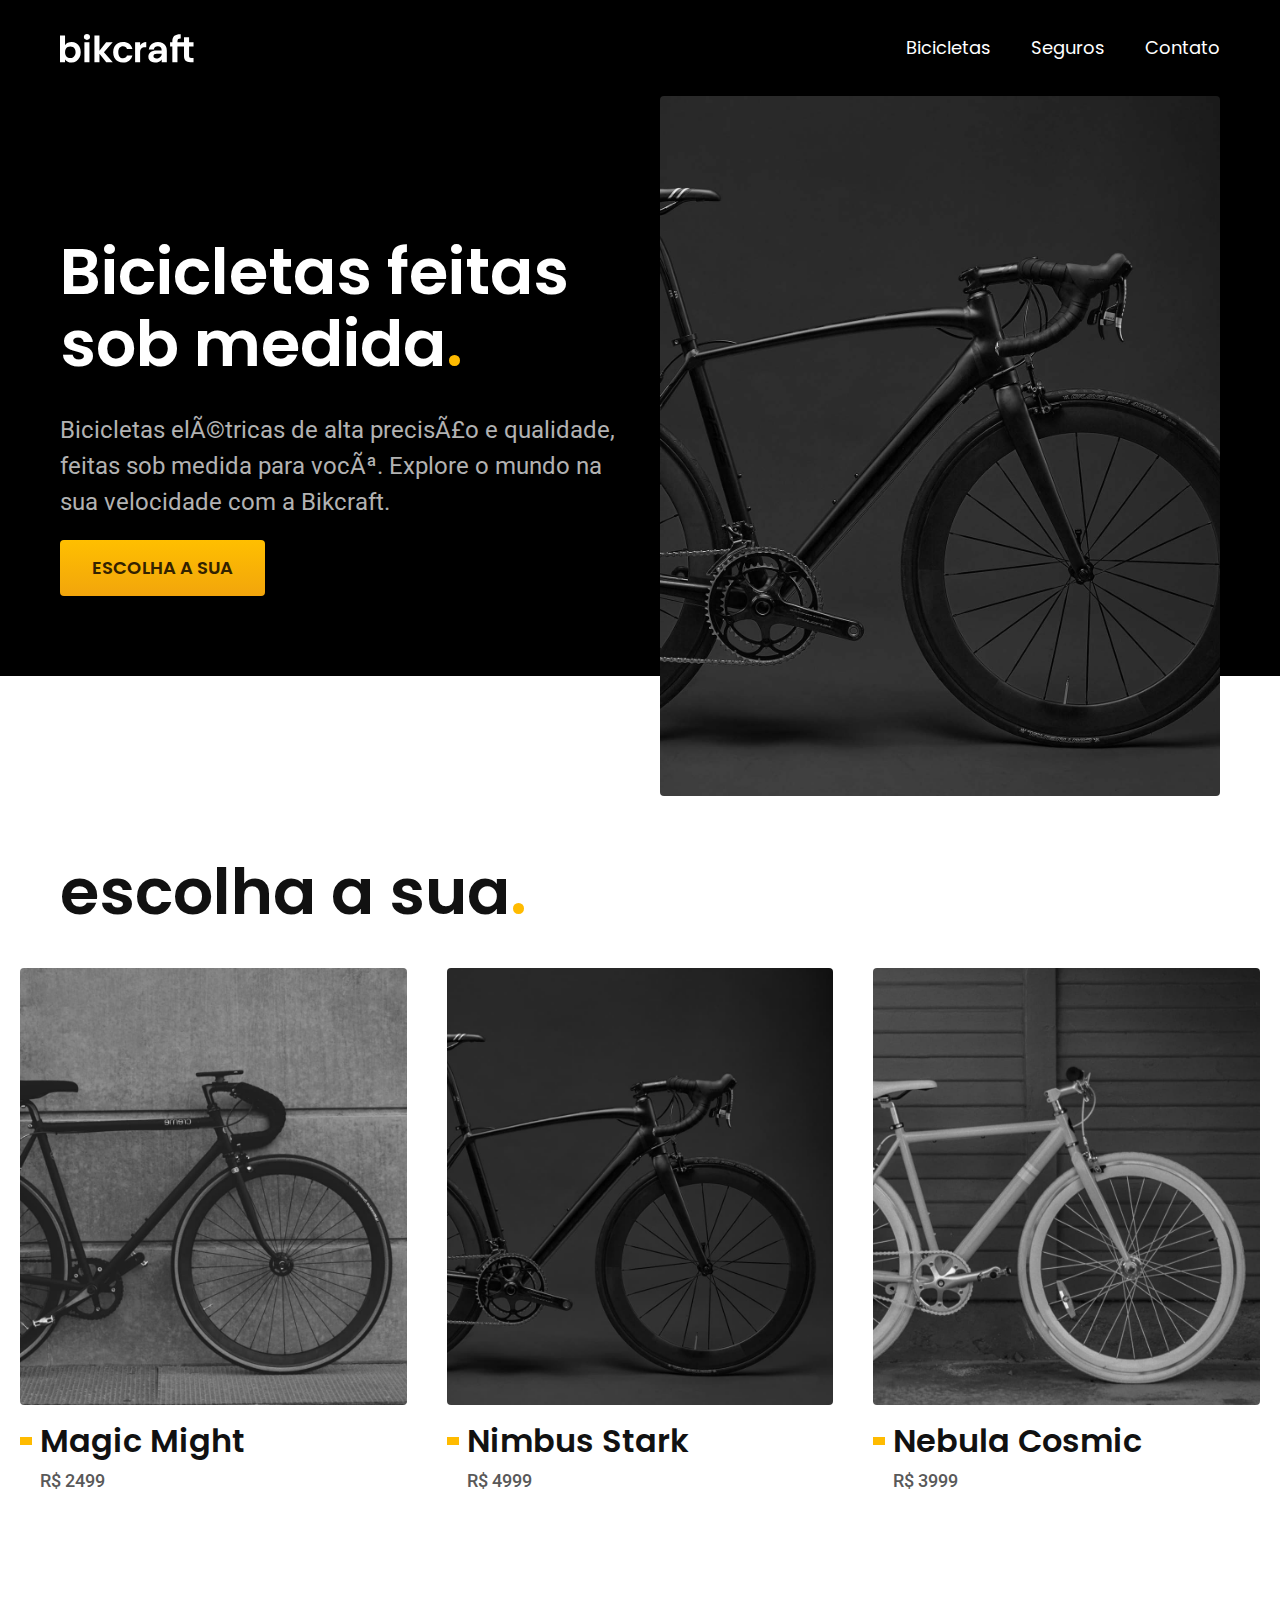
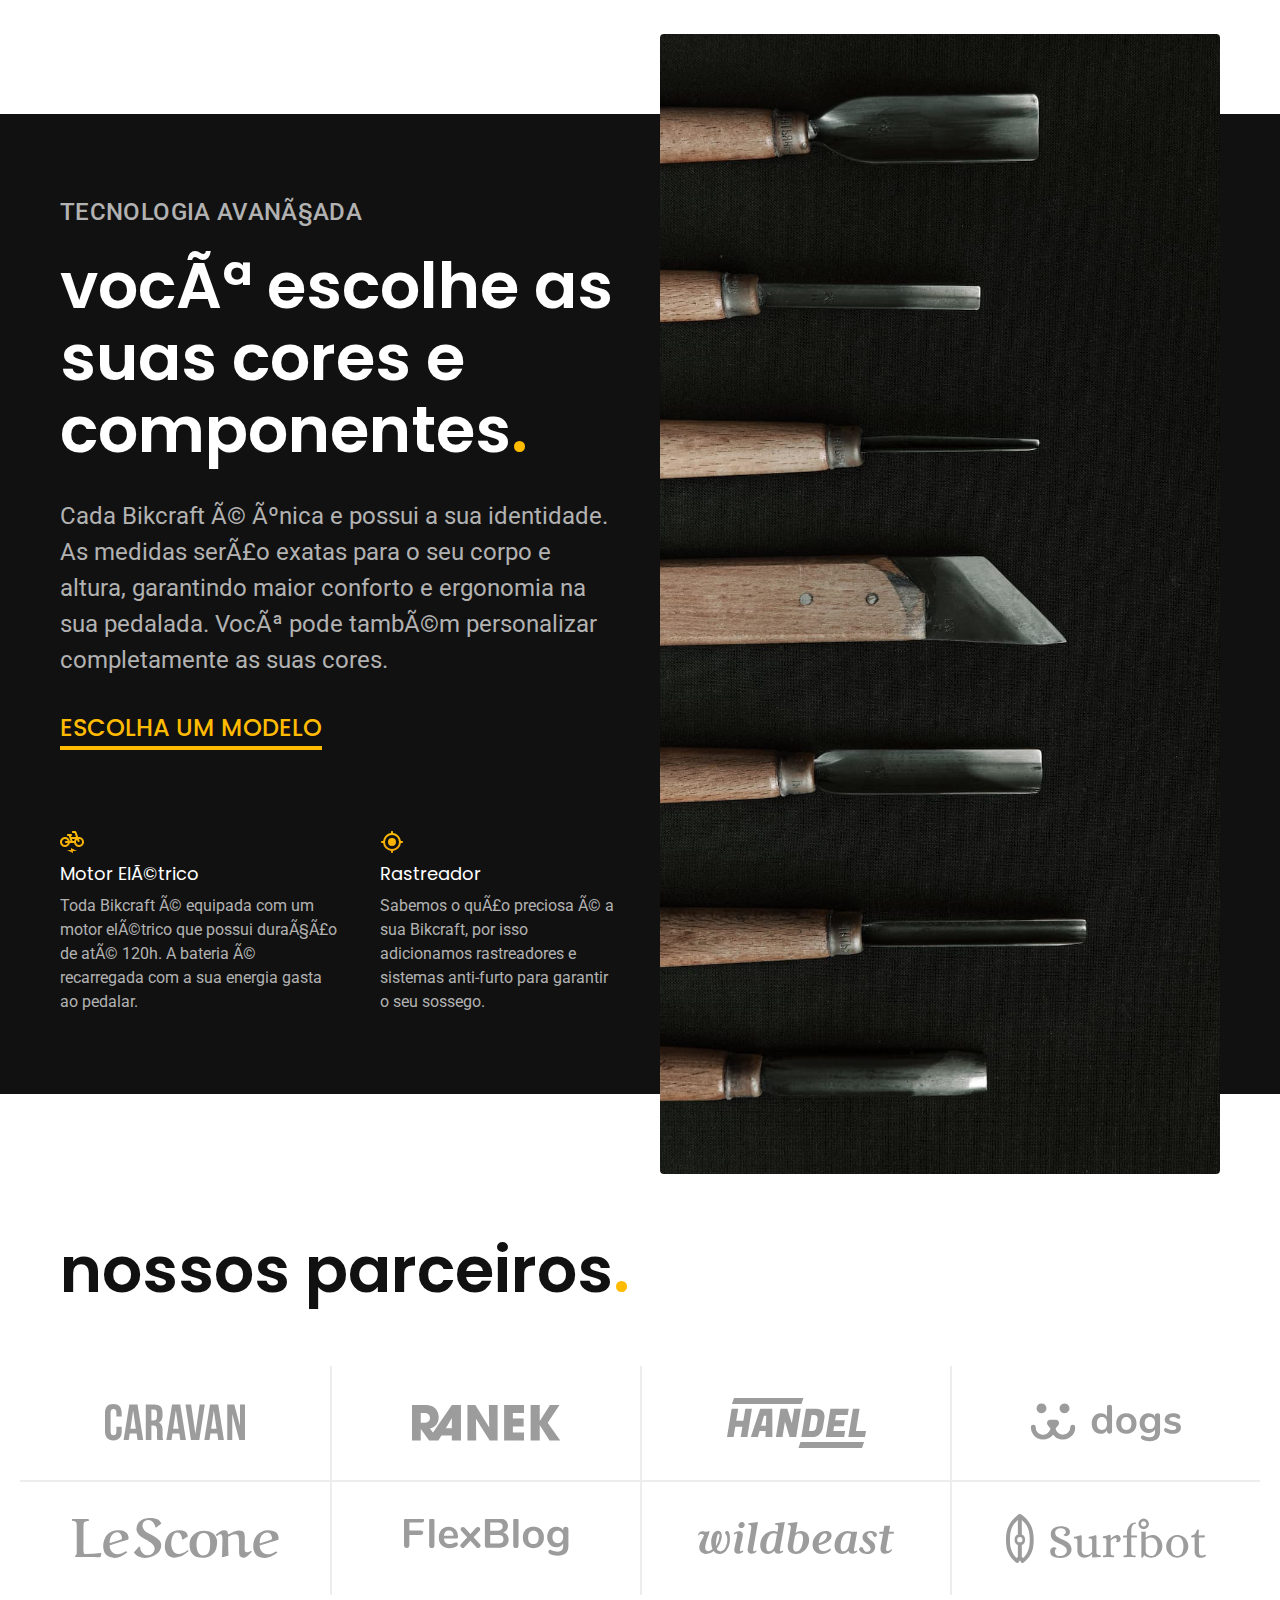
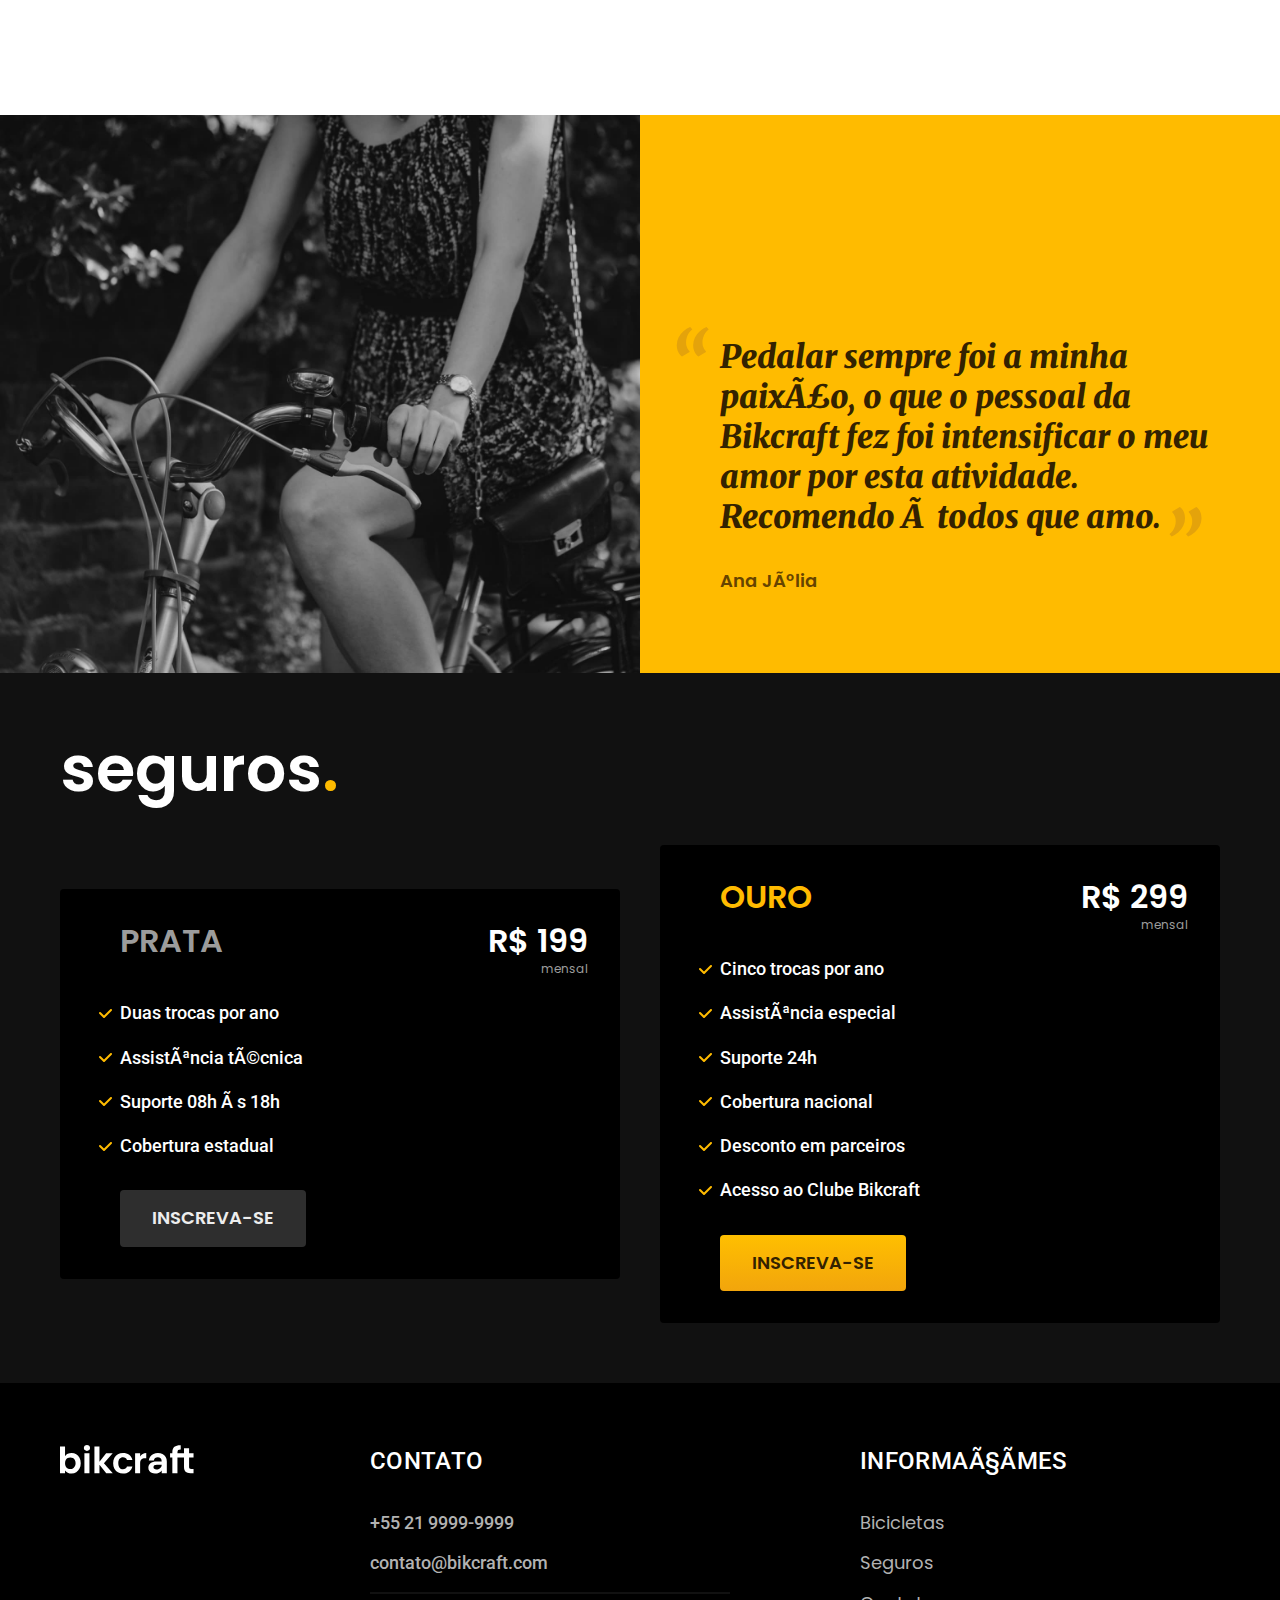
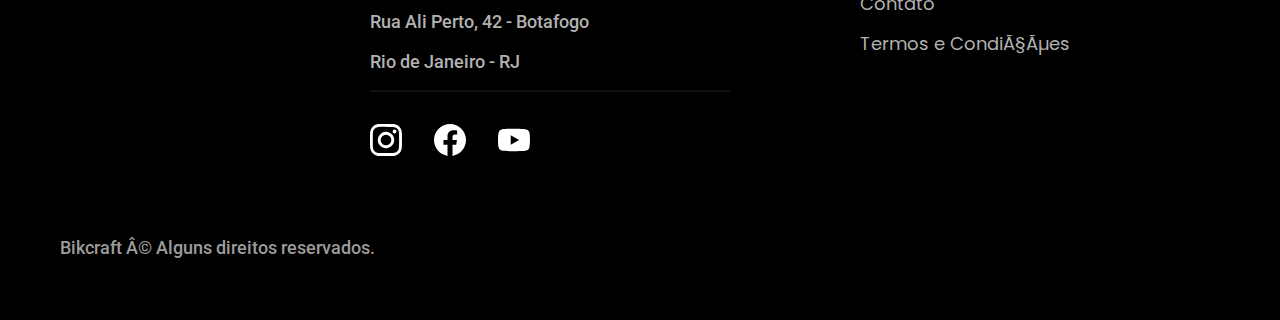
==== commit e3dd0d20: "footer" ====
--- a/index.html
+++ b/index.html
@@ -206,6 +206,47 @@
 
                 </article>
 
+                <! ---------------------- FOOTER ---------------------->
+
+                  <footer class="footer-bg">
+
+                    <div class="footer container">
+
+                      <img src="./img/bikcraft.svg" alt="Logo Bikcraft">
+
+                      <div class="footer-contato">
+                        <h3 class="font-2-l-b cor-0">Contato</h3>
+                        <ul class="font-2-m cor-5">
+                          <li><a href="tel:+552199999999">+55 21 9999-9999</a></li>
+                          <li><a href="mailto:contato@bikcraft.com">contato@bikcraft.com</a></li>
+                          <li>Rua Ali Perto, 42 - Botafogo</li>
+                          <li>Rio de Janeiro - RJ</li>
+                        </ul>
+                        <div class="footer-redes">
+                          <a href="/"><img src="./img/redes/instagram.svg" alt=""></a>
+                          <a href="/"><img src="./img/redes/facebook.svg" alt=""></a>
+                          <a href="/"><img src="./img/redes/youtube.svg" alt=""></a>
+                        </div>
+                      </div>
+
+                      <div class="footer-informacoes">
+                        <h3 class="font-2-l-b cor-0">Informações</h3>
+                        <nav>
+                          <ul class="font-1-m cor-5">
+                            <li><a href="./bicicletas.html">Bicicletas</a></li>
+                            <li><a href="./seguros.html">Seguros</a></li>
+                            <li><a href="./contato.html">Contato</a></li>
+                            <li><a href="./termos.html">Termos e Condições</a></li>
+                          </ul>
+                        </nav>
+                      </div>
+
+                      <p class="footer-copy font-2-m cor-6">Bikcraft © Alguns direitos reservados.</p>
+
+                    </div>
+
+                  </footer>
+
 </body>
 
 </html>--- a/css/style.css
+++ b/css/style.css
@@ -3,6 +3,7 @@
 @import "./utilidades/cores.css";
 
 @import "./global/header.css";
+@import "./global/footer.css";
 
 /* ---------------------- UTILIDADES ---------------------- */
 @import "./utilidades/componentes.css";
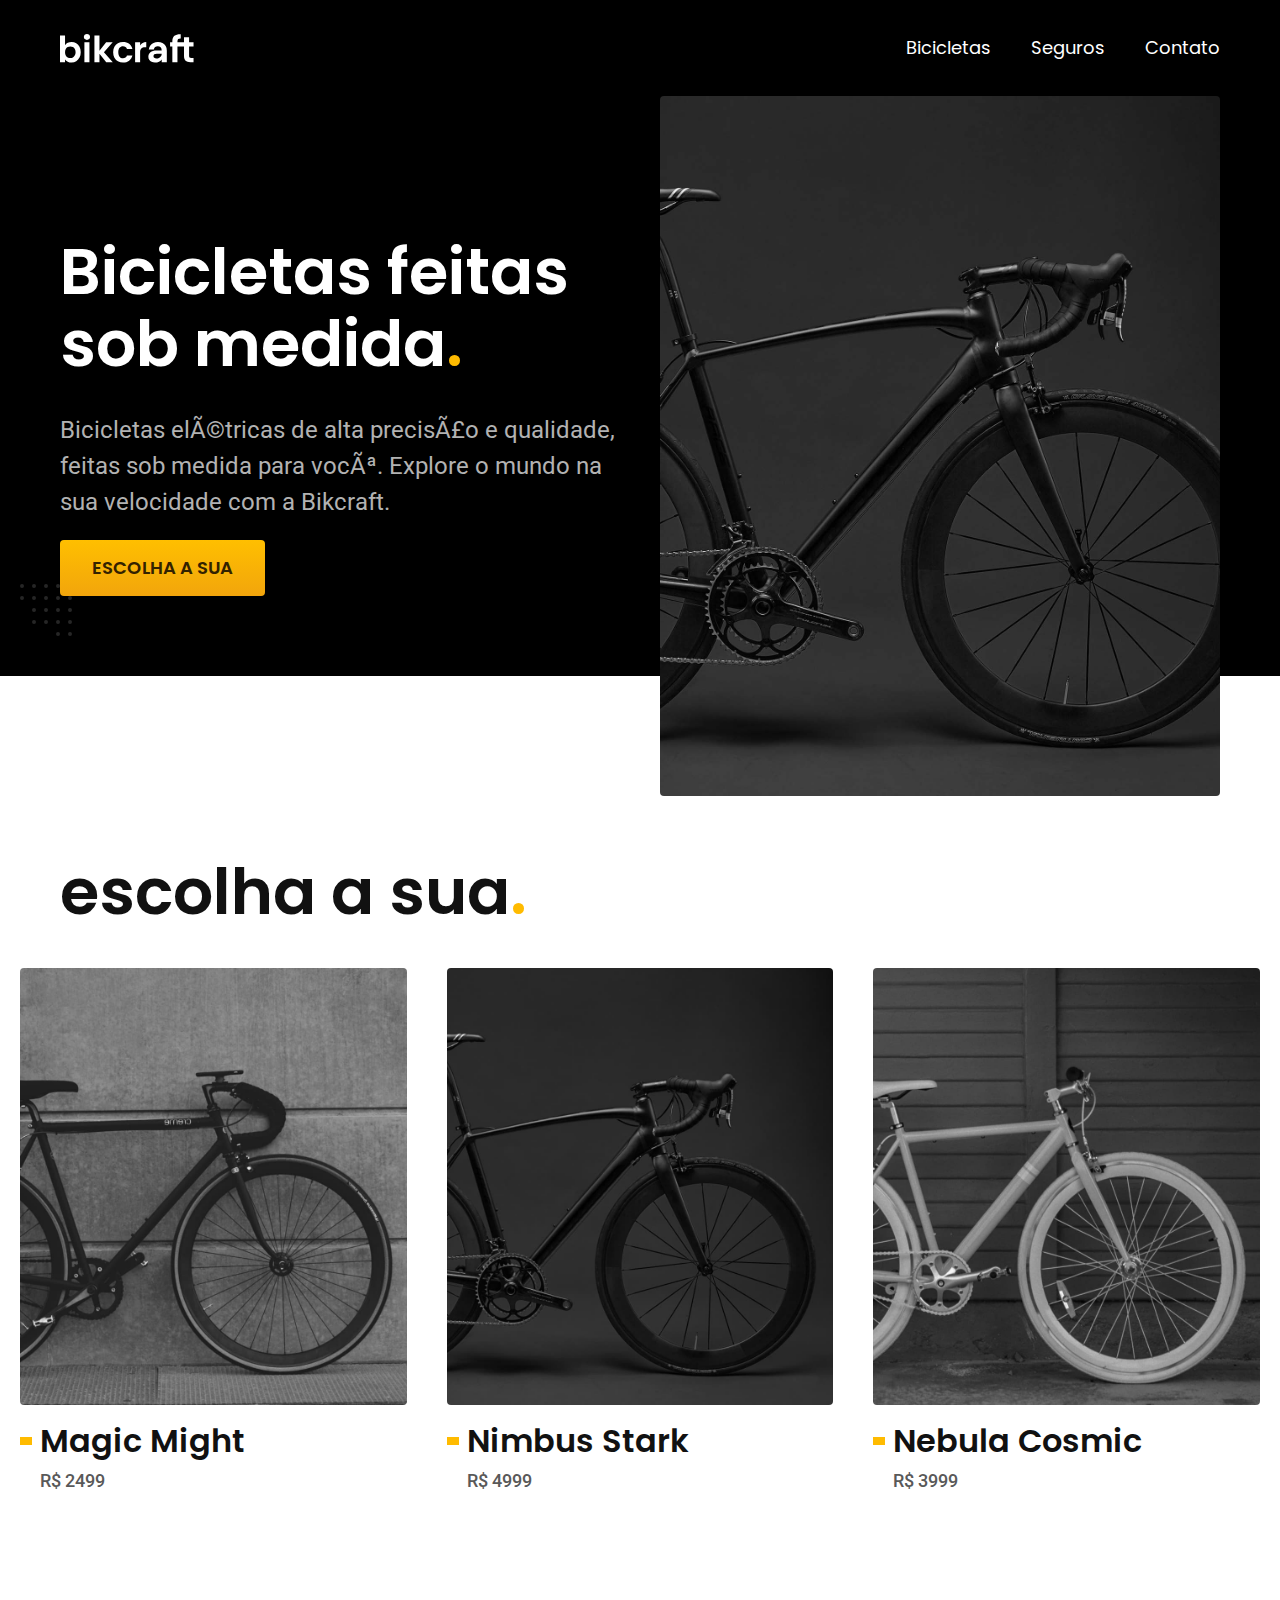
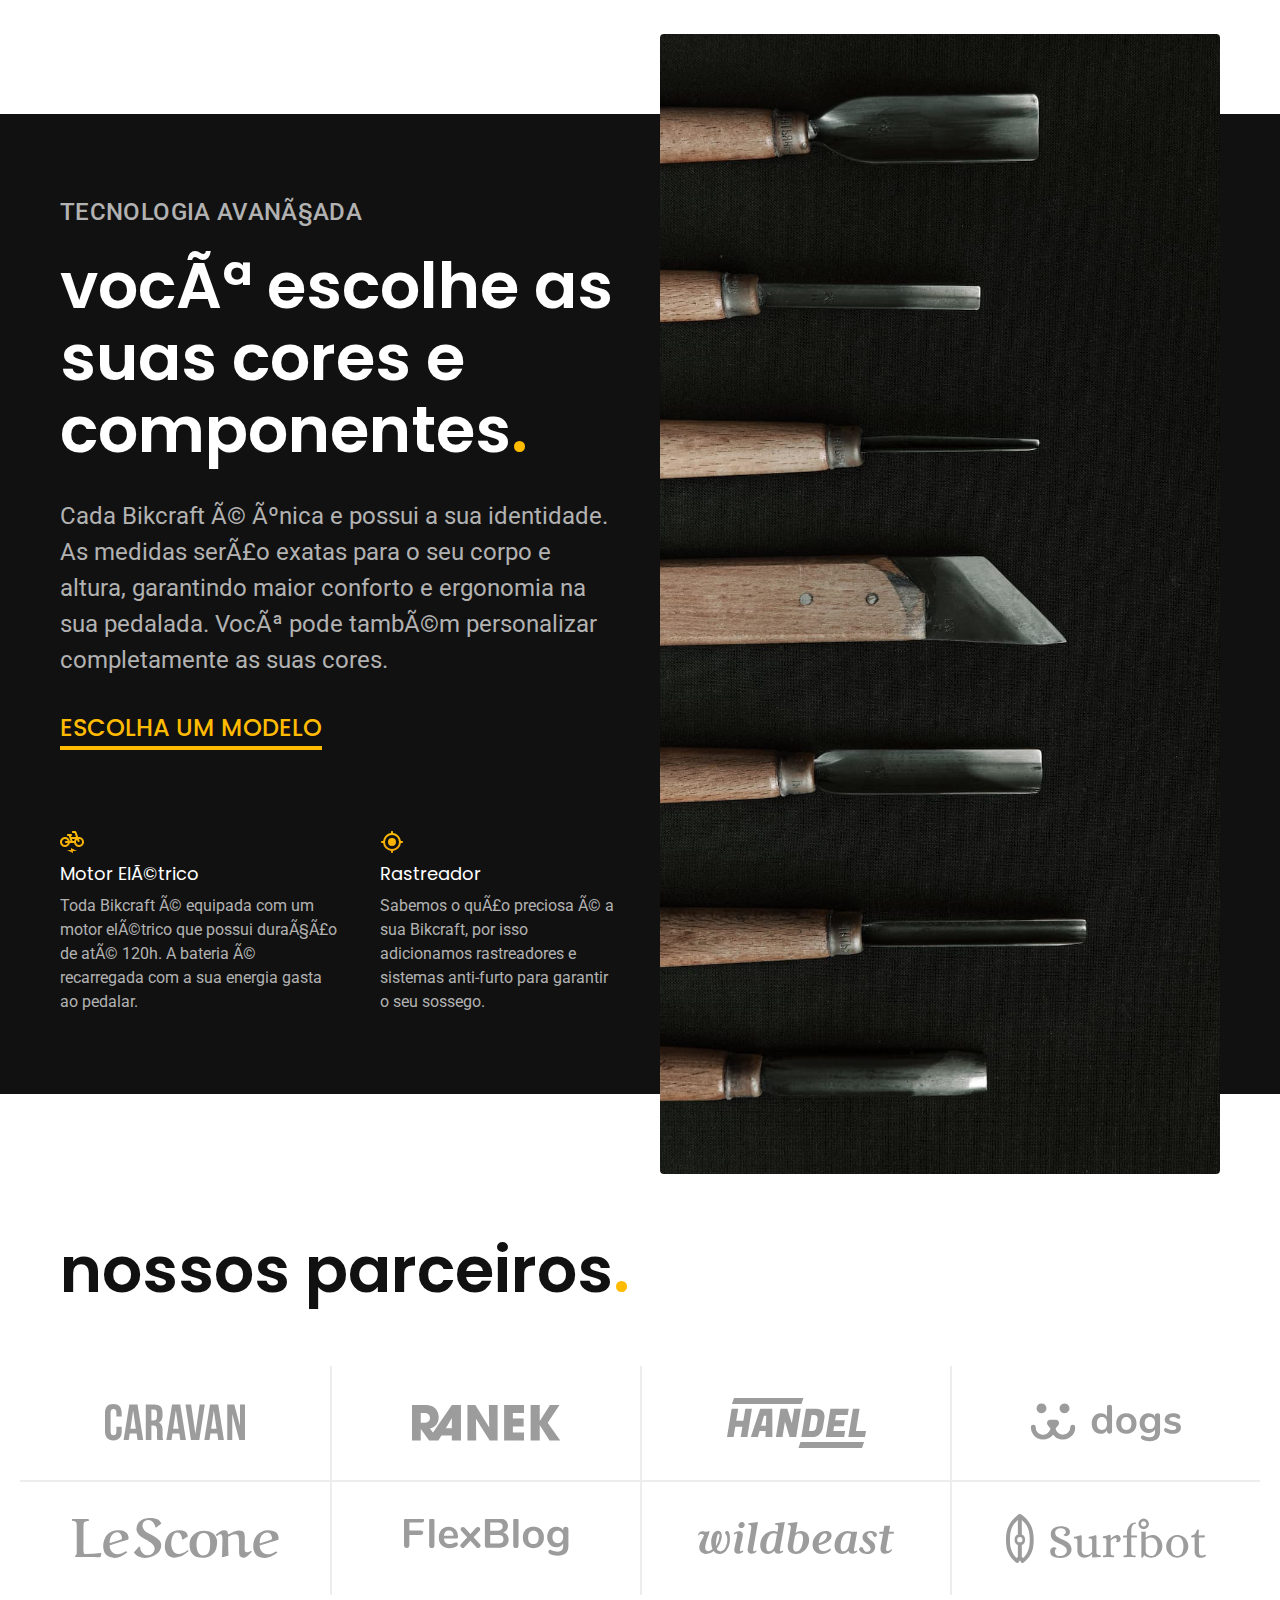
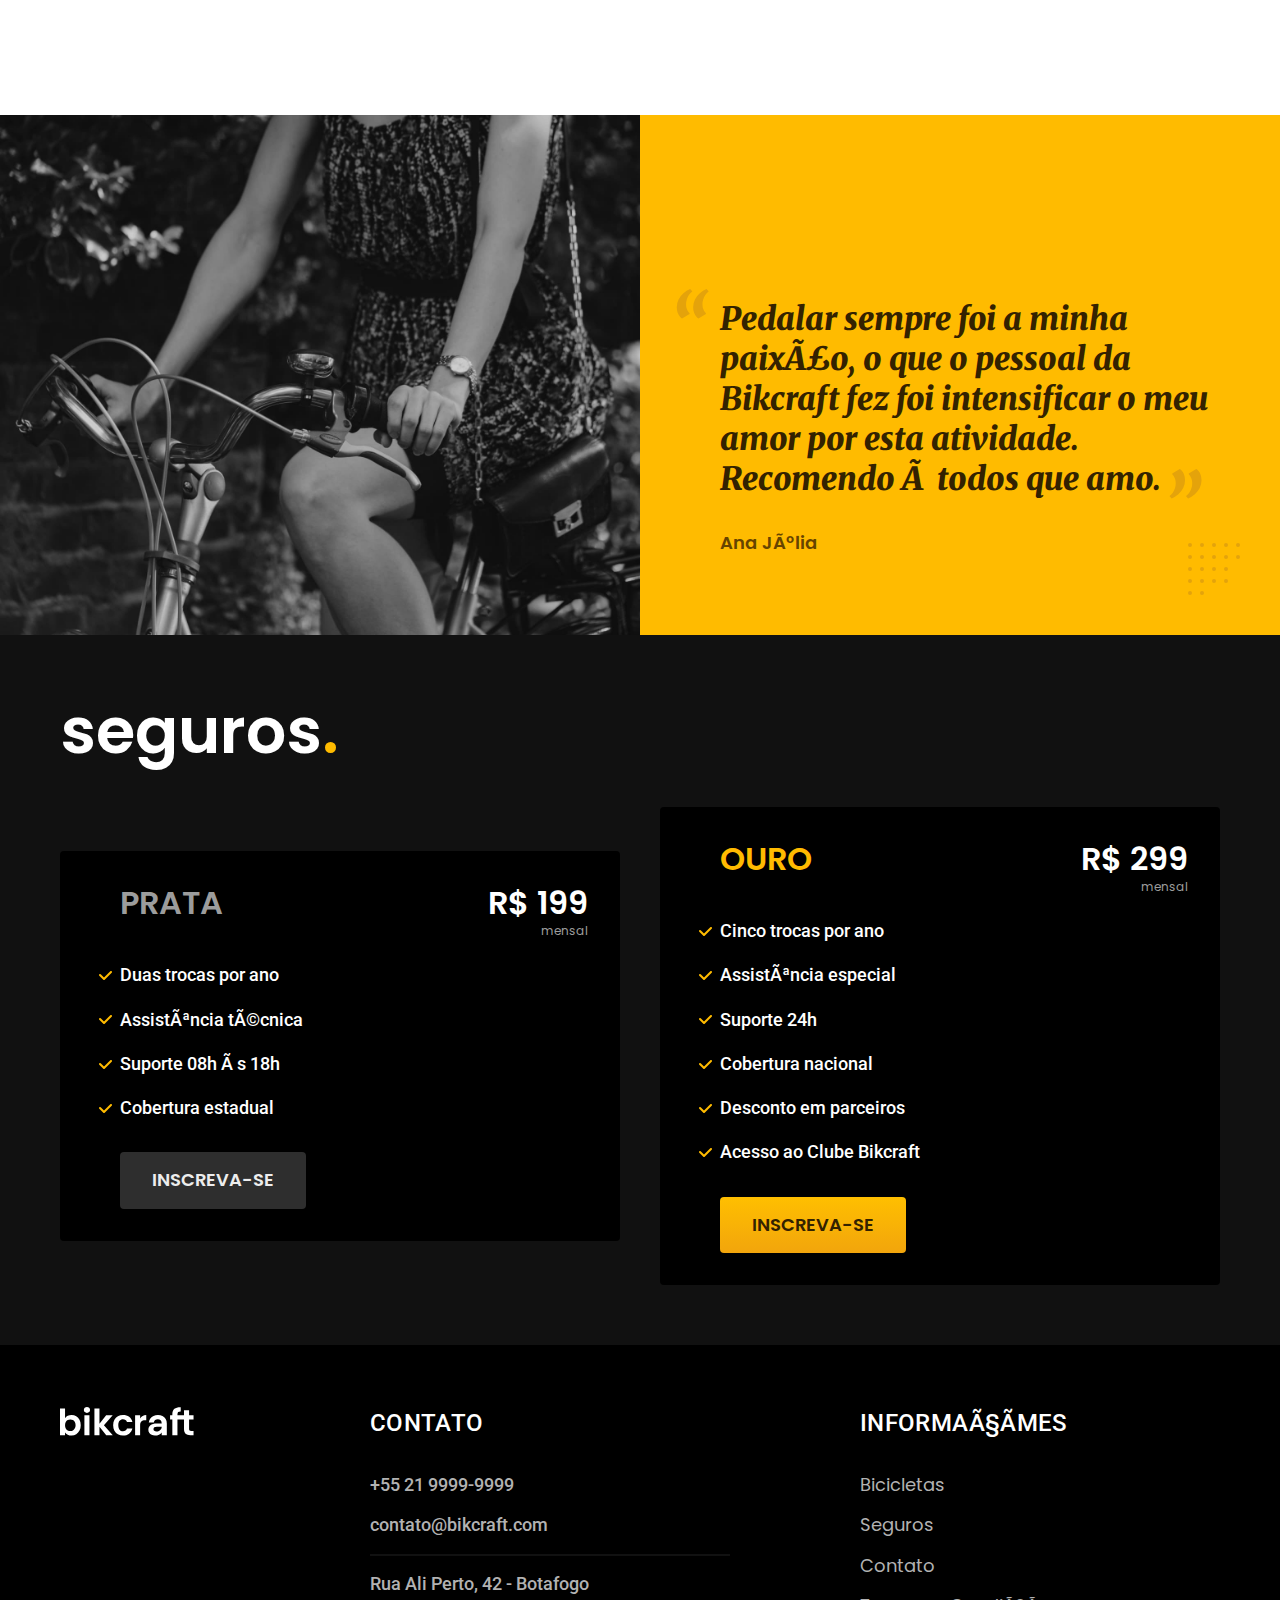
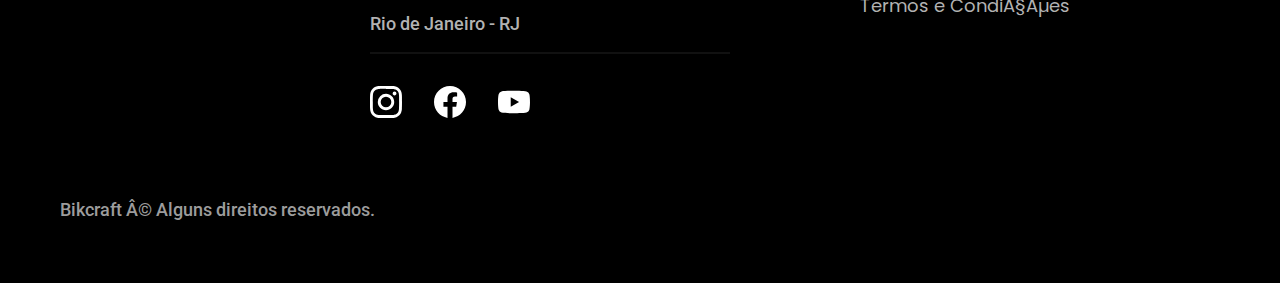
==== commit 837185f4: "otimizacoes" ====
--- a/index.html
+++ b/index.html
@@ -10,6 +10,7 @@
   <title>Bikcraft - Bicicletas Elétricas</title>
   <meta name="description" content="Bicicletas elétricas de alta precisão e qualidade, feitas sob medida para você. Explore o mundo na sua velocidade com a Bikcraft.">
 
+  <link rel="preload" href="./css/style.css" as="style">
   <link rel="stylesheet" href="./css/style.css">
 
   <link rel="preconnect" href="https://fonts.googleapis.com">
@@ -26,7 +27,7 @@
 
       <div class="header container">
 
-        <a href="./"><img src="./img/bikcraft.svg" alt="Logo Bikcraft"></a>
+        <a href="./"><img src="./img/bikcraft.svg" width="136" height="32" alt="Logo Bikcraft"></a>
 
         <nav aria aria-label="primaria">
           <ul class="header-menu font-1-m cor-0">
@@ -52,9 +53,10 @@
             <a class="botao" href="./bicicletas.html">Escolha a sua</a>
           </div>
 
-          <div>
-            <img src="./img/fotos/introducao.jpg" alt="Bicicleta elétrica preta">
-          </div>
+          <picture>
+            <source media="(max-width: 800px)" srcset="./img/bicicletas/nimbus.jpg">
+            <img src="./img/fotos/introducao.jpg" width="1280" height="1600" alt="Bicicleta elétrica preta">
+          </picture>
 
         </div>
 
@@ -69,7 +71,7 @@
           <ul>
             <li>
               <a href="./bicicletas/magic.html">
-                <img src="./img/bicicletas/magic-home.jpg" alt="Bicicleta preta">
+                <img src="./img/bicicletas/magic-home.jpg" width="920" height="1040" alt="Bicicleta preta">
                 <h3 class="font-1-xl">Magic Might</h3>
                 <span class="font-2-m cor-8">R$ 2499</span>
               </a>
@@ -77,7 +79,7 @@
 
             <li>
               <a href="./bicicletas/nimbus.html">
-                <img src="./img/bicicletas//nimbus-home.jpg" alt="Bicicleta preta">
+                <img src="./img/bicicletas//nimbus-home.jpg" width="920" height="1040" alt="Bicicleta preta">
                 <h3 class="font-1-xl">Nimbus Stark</h3>
                 <span class="font-2-m cor-8">R$ 4999</span>
               </a>
@@ -85,7 +87,7 @@
 
             <li>
               <a href="./bicicletas/nebula.html">
-                <img src="./img/bicicletas/nebula-home.jpg" alt="Bicicleta preta">
+                <img src="./img/bicicletas/nebula-home.jpg" width="920" height="1040" alt="Bicicleta preta">
                 <h3 class="font-1-xl">Nebula Cosmic</h3>
                 <span class="font-2-m cor-8">R$ 3999</span>
               </a>
@@ -111,13 +113,13 @@
 
                 <div class="tecnologia-vantagens">
                   <div>
-                    <img src="./img/icones/eletrica.svg" alt="">
+                    <img src="./img/icones/eletrica.svg" width="24" height="24" alt="">
                     <h3 class="font-1-m cor-0">Motor Elétrico</h3>
                     <p class="font-2-s cor-5">Toda Bikcraft é equipada com um motor elétrico que possui duração de até 120h. A bateria é recarregada com a sua energia gasta ao pedalar.</p>
                   </div>
 
                   <div>
-                    <img src="./img/icones/rastreador.svg" alt="">
+                    <img src="./img/icones/rastreador.svg" width="24" height="24" alt="">
                     <h3 class="font-1-m cor-0">Rastreador</h3>
                     <p class="font-2-s cor-5">Sabemos o quão preciosa é a sua Bikcraft, por isso adicionamos rastreadores e sistemas anti-furto para garantir o seu sossego.</p>
                   </div>
@@ -126,7 +128,7 @@
               </div>
 
               <div class="tecnologia-imagem">
-                <img src="./img/fotos/tecnologia.jpg" alt="">
+                <img src="./img/fotos/tecnologia.jpg" width="1200" height="1920" alt="">
               </div>
 
             </div>
@@ -139,14 +141,14 @@
               <h2 class="container font-1-xxl">nossos parceiros<span class="cor-p1">.</span></h2>
 
               <ul>
-                <li><img src="./img/parceiros/caravan.svg" alt="caravan"></li>
-                <li><img src="./img/parceiros/ranek.svg" alt="ranek"></li>
-                <li><img src="./img/parceiros/handel.svg" alt="handel"></li>
-                <li><img src="./img/parceiros/dogs.svg" alt="dogs"></li>
-                <li><img src="./img/parceiros/lescone.svg" alt="lescone"></li>
-                <li><img src="./img/parceiros/flexblog.svg" alt="flexblog"></li>
-                <li><img src="./img/parceiros/wildbeast.svg" alt="wildbeast"></li>
-                <li><img src="./img/parceiros/surfbot.svg" alt="surfbot"></li>
+                <li><img src="./img/parceiros/caravan.svg" width="140" height="38" alt="caravan"></li>
+                <li><img src="./img/parceiros/ranek.svg" width="149" height="36" alt="ranek"></li>
+                <li><img src="./img/parceiros/handel.svg" width="139" height="50" alt="handel"></li>
+                <li><img src="./img/parceiros/dogs.svg" width="152" height="39" alt="dogs"></li>
+                <li><img src="./img/parceiros/lescone.svg" width="208" height="41" alt="lescone"></li>
+                <li><img src="./img/parceiros/flexblog.svg" width="165" height="38" alt="flexblog"></li>
+                <li><img src="./img/parceiros/wildbeast.svg" width="196" height="34" alt="wildbeast"></li>
+                <li><img src="./img/parceiros/surfbot.svg" width="200" height="49" alt="surfbot"></li>
               </ul>
 
             </section>
@@ -156,7 +158,7 @@
               <section class="depoimento" aria-label="Depoimento">
 
                 <div>
-                  <img src="./img/fotos/depoimento.jpg" alt="Pessoa pedalando uma bicicleta Bikcraft">
+                  <img src="./img/fotos/depoimento.jpg" width="1560" height="1360" alt="Pessoa pedalando uma bicicleta Bikcraft">
                 </div>
 
                 <div class="depoimento-conteudo">
@@ -212,7 +214,7 @@
 
                     <div class="footer container">
 
-                      <img src="./img/bikcraft.svg" alt="Logo Bikcraft">
+                      <img src="./img/bikcraft.svg" width="136" height="32" alt="Logo Bikcraft">
 
                       <div class="footer-contato">
                         <h3 class="font-2-l-b cor-0">Contato</h3>
@@ -223,9 +225,9 @@
                           <li>Rio de Janeiro - RJ</li>
                         </ul>
                         <div class="footer-redes">
-                          <a href="/"><img src="./img/redes/instagram.svg" alt=""></a>
-                          <a href="/"><img src="./img/redes/facebook.svg" alt=""></a>
-                          <a href="/"><img src="./img/redes/youtube.svg" alt=""></a>
+                          <a href="/"><img src="./img/redes/instagram.svg" width="32" height="32" alt=""></a>
+                          <a href="/"><img src="./img/redes/facebook.svg" width="32" height="32" alt=""></a>
+                          <a href="/"><img src="./img/redes/youtube.svg" width="32" height="32" alt=""></a>
                         </div>
                       </div>
 
--- a/css/style.css
+++ b/css/style.css
@@ -7,6 +7,7 @@
 
 /* ---------------------- UTILIDADES ---------------------- */
 @import "./utilidades/componentes.css";
+@import "./utilidades/formulario.css";
 
 /* ---------------------- HOME ---------------------- */
 @import "./home/introducao.css";
@@ -16,6 +17,23 @@
 
 /* ---------------------- BICICLETAS ---------------------- */
 @import "./bicicletas/bicicletas-lista.css";
+@import "./bicicletas/bicicletas.css";
+
+/* ---------------------- BICICLETA ---------------------- */
+@import "./bicicleta/bicicleta.css";
+@import "./bicicleta/seguro.css";
 
 /* ---------------------- SEGUROS ---------------------- */
 @import "./seguros/seguros.css";
+@import "./seguros/vantagens.css";
+@import "./seguros/perguntas.css";
+
+/* ---------------------- CONTATO ---------------------- */
+@import "./contato/contato.css";
+@import "./contato/lojas.css";
+
+/* ---------------------- ORÇAMENTO ---------------------- */
+@import "./orcamento/orcamento.css";
+
+/* ---------------------- TERMOS ---------------------- */
+@import "./termos/termos.css";
--- a/css/style.css
+++ b/css/style.css
@@ -7,6 +7,7 @@
 
 /* ---------------------- UTILIDADES ---------------------- */
 @import "./utilidades/componentes.css";
+@import "./utilidades/formulario.css";
 
 /* ---------------------- HOME ---------------------- */
 @import "./home/introducao.css";
@@ -16,6 +17,23 @@
 
 /* ---------------------- BICICLETAS ---------------------- */
 @import "./bicicletas/bicicletas-lista.css";
+@import "./bicicletas/bicicletas.css";
+
+/* ---------------------- BICICLETA ---------------------- */
+@import "./bicicleta/bicicleta.css";
+@import "./bicicleta/seguro.css";
 
 /* ---------------------- SEGUROS ---------------------- */
 @import "./seguros/seguros.css";
+@import "./seguros/vantagens.css";
+@import "./seguros/perguntas.css";
+
+/* ---------------------- CONTATO ---------------------- */
+@import "./contato/contato.css";
+@import "./contato/lojas.css";
+
+/* ---------------------- ORÇAMENTO ---------------------- */
+@import "./orcamento/orcamento.css";
+
+/* ---------------------- TERMOS ---------------------- */
+@import "./termos/termos.css";
